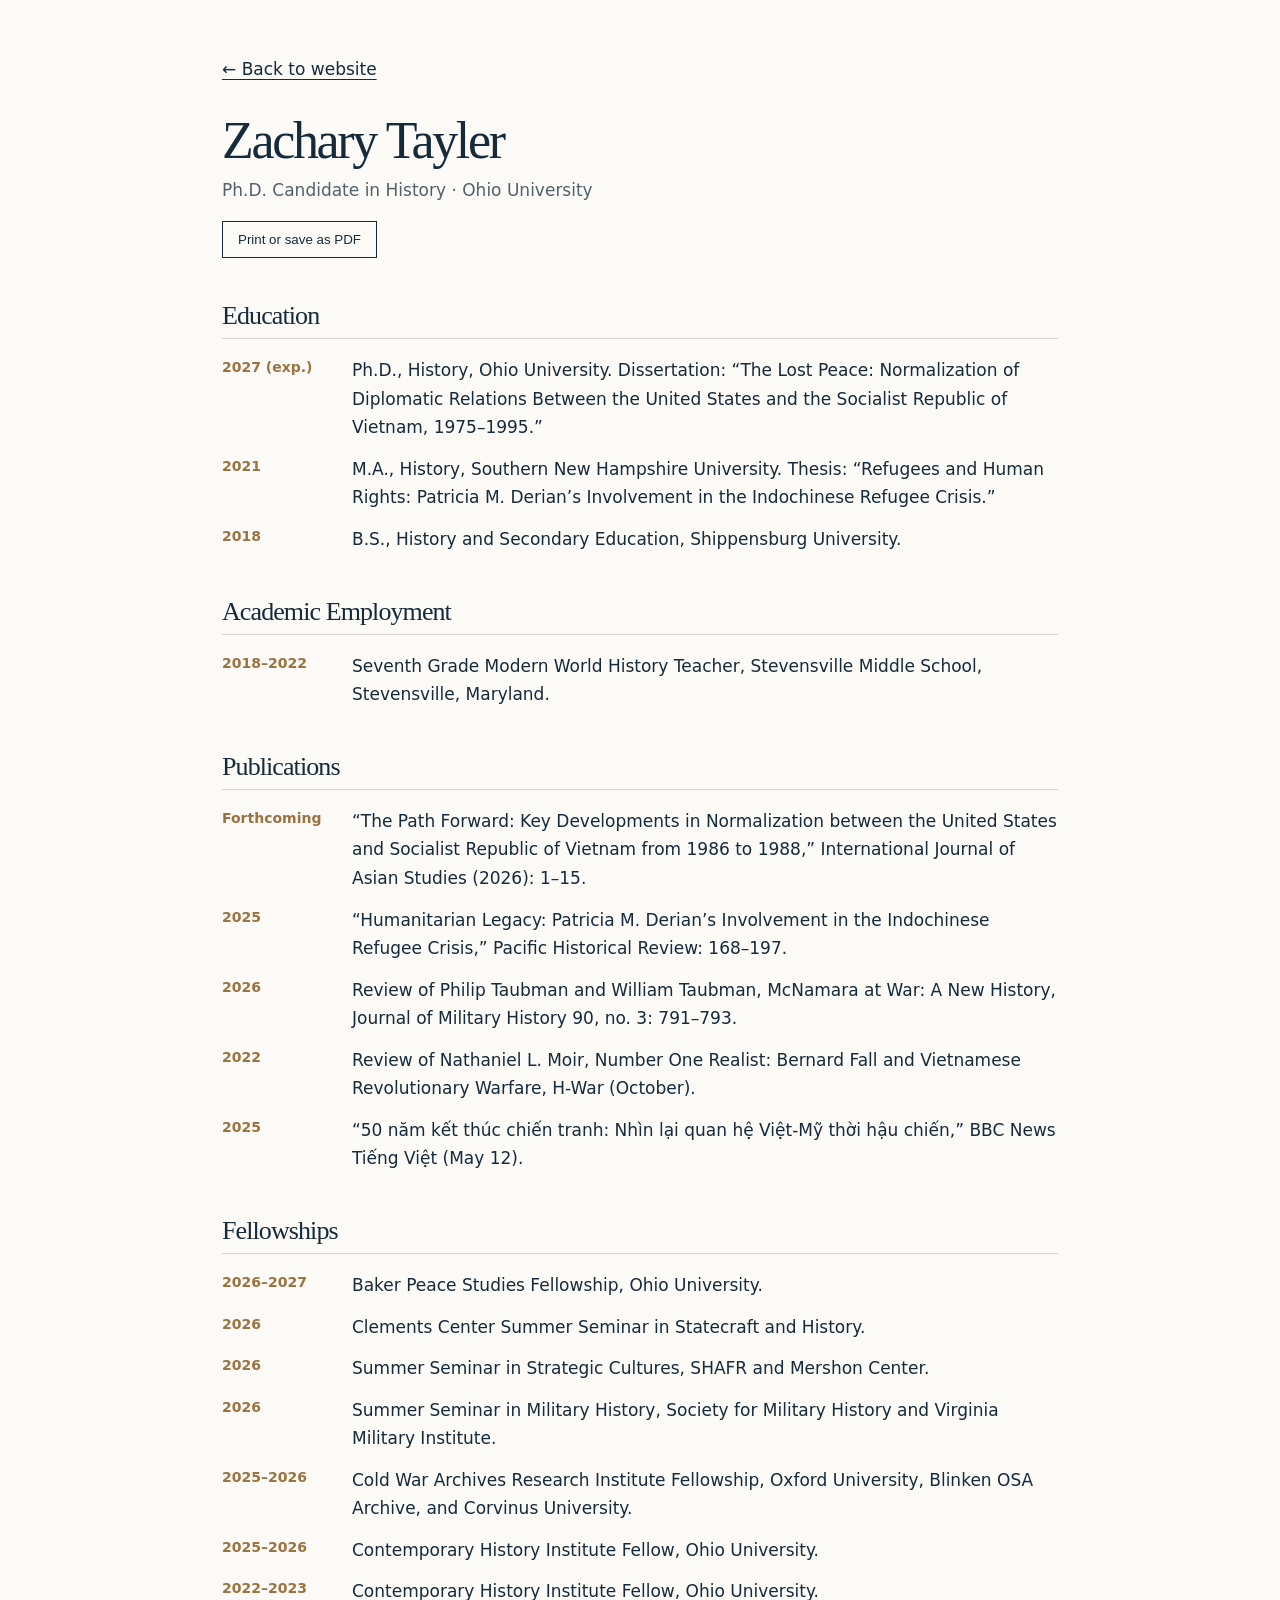
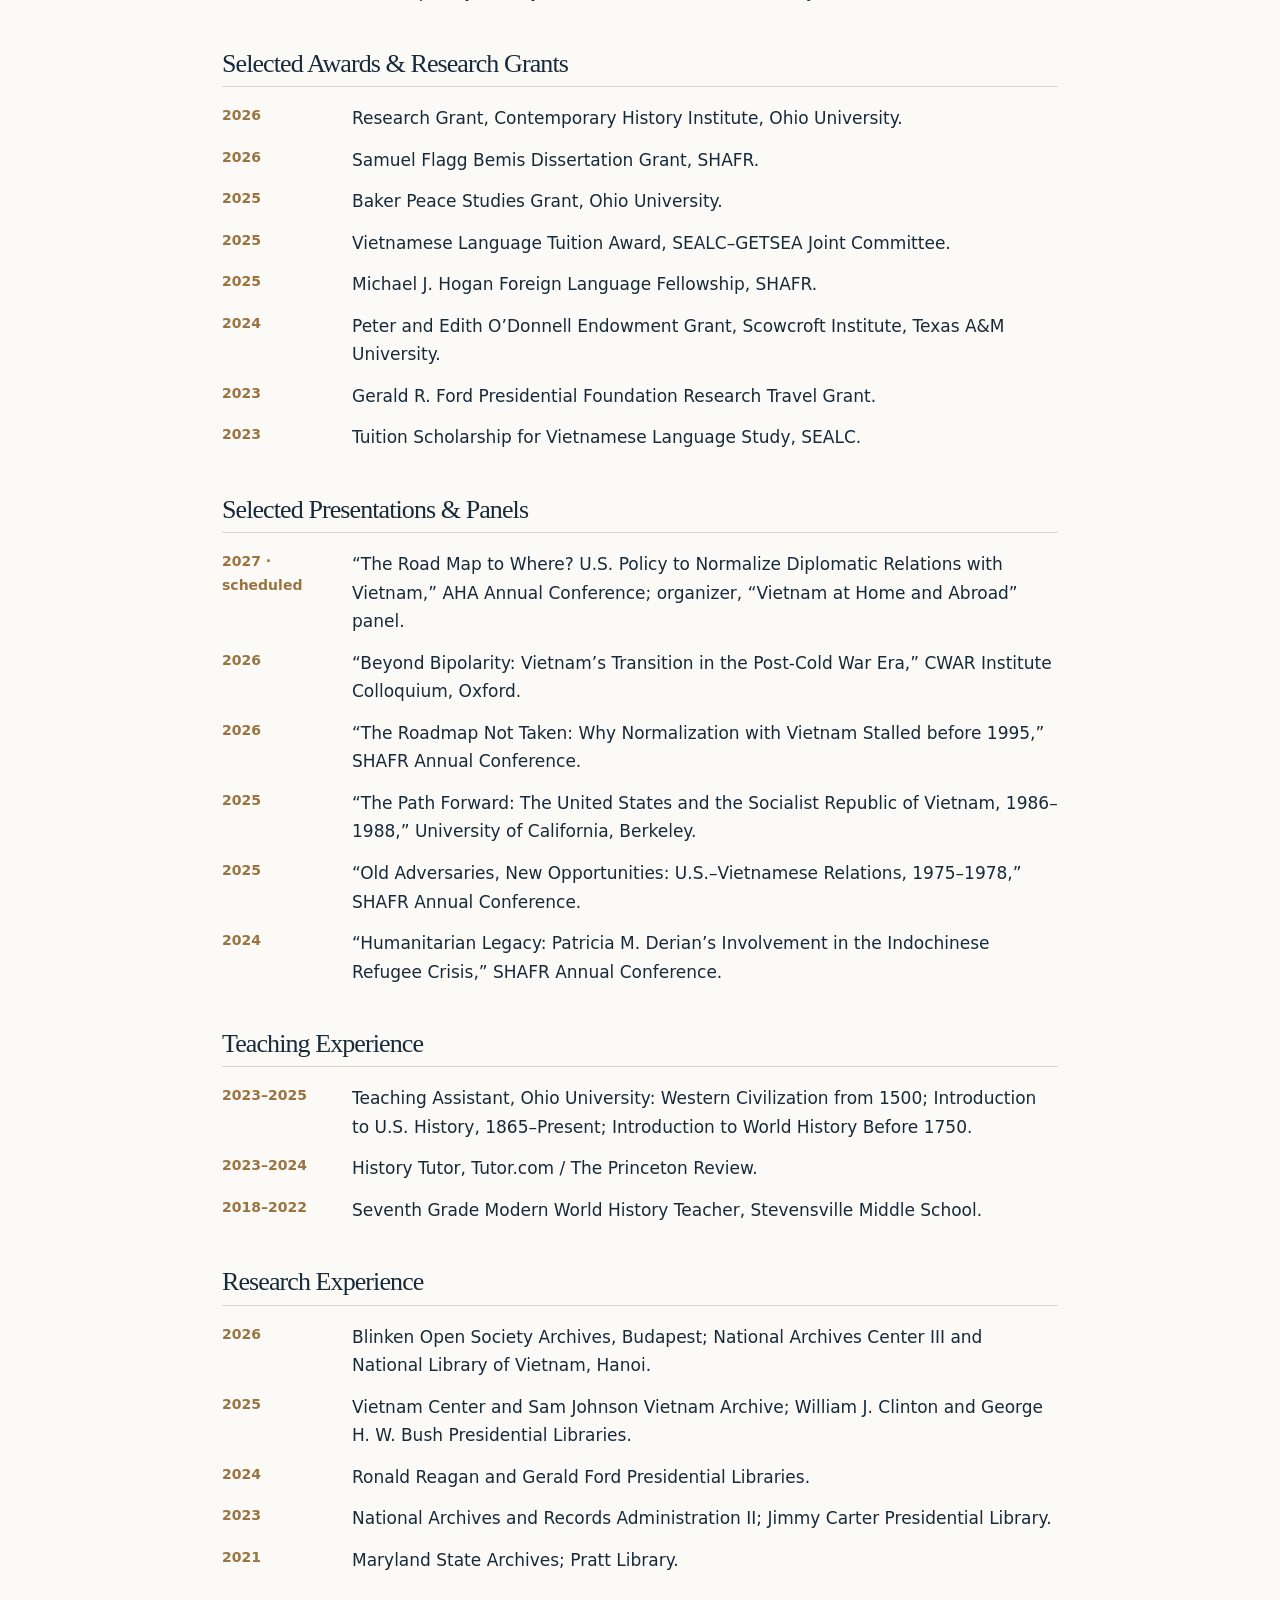
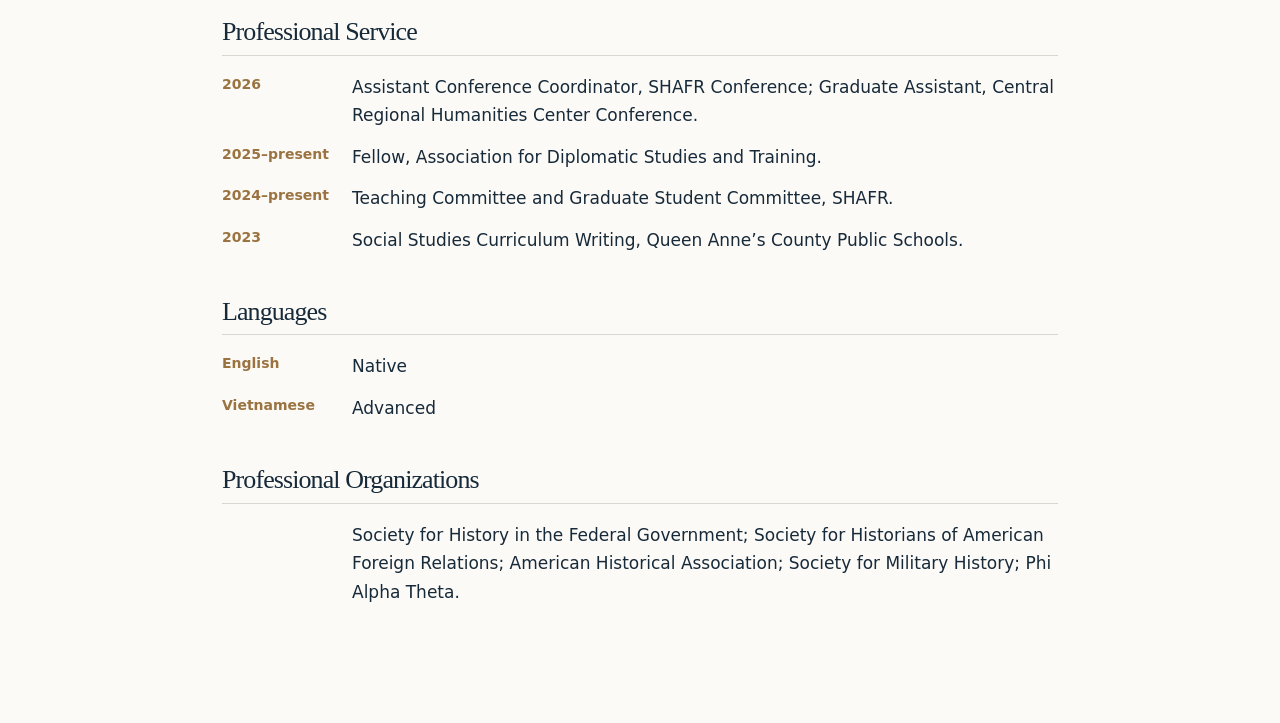
==== cv.html @ 9a22a428 "Add files via upload" ====
<!doctype html><html lang="en"><head><meta charset="utf-8"><meta name="viewport" content="width=device-width, initial-scale=1"><title>Curriculum Vitae | Zachary Tayler</title><link rel="stylesheet" href="styles.css"></head><body><main class="cv-page"><a class="back" href="index.html#cv">← Back to website</a><h1>Zachary Tayler</h1><p>Ph.D. Candidate in History · Ohio University</p><button class="print-button" type="button" onclick="window.print()">Print or save as PDF</button><section><h2>Education</h2><ul><li><b>2027 (exp.)</b><span>Ph.D., History, Ohio University. Dissertation: “The Lost Peace: Normalization of Diplomatic Relations Between the United States and the Socialist Republic of Vietnam, 1975–1995.”</span></li><li><b>2021</b><span>M.A., History, Southern New Hampshire University. Thesis: “Refugees and Human Rights: Patricia M. Derian’s Involvement in the Indochinese Refugee Crisis.”</span></li><li><b>2018</b><span>B.S., History and Secondary Education, Shippensburg University.</span></li></ul></section><section><h2>Academic Employment</h2><ul><li><b>2018–2022</b><span>Seventh Grade Modern World History Teacher, Stevensville Middle School, Stevensville, Maryland.</span></li></ul></section><section><h2>Publications</h2><ul><li><b>Forthcoming</b><span>“The Path Forward: Key Developments in Normalization between the United States and Socialist Republic of Vietnam from 1986 to 1988,” International Journal of Asian Studies (2026): 1–15.</span></li><li><b>2025</b><span>“Humanitarian Legacy: Patricia M. Derian’s Involvement in the Indochinese Refugee Crisis,” Pacific Historical Review: 168–197.</span></li><li><b>2026</b><span>Review of Philip Taubman and William Taubman, McNamara at War: A New History, Journal of Military History 90, no. 3: 791–793.</span></li><li><b>2022</b><span>Review of Nathaniel L. Moir, Number One Realist: Bernard Fall and Vietnamese Revolutionary Warfare, H-War (October).</span></li><li><b>2025</b><span>“50 năm kết thúc chiến tranh: Nhìn lại quan hệ Việt-Mỹ thời hậu chiến,” BBC News Tiếng Việt (May 12).</span></li></ul></section><section><h2>Fellowships</h2><ul><li><b>2026–2027</b><span>Baker Peace Studies Fellowship, Ohio University.</span></li><li><b>2026</b><span>Clements Center Summer Seminar in Statecraft and History.</span></li><li><b>2026</b><span>Summer Seminar in Strategic Cultures, SHAFR and Mershon Center.</span></li><li><b>2026</b><span>Summer Seminar in Military History, Society for Military History and Virginia Military Institute.</span></li><li><b>2025–2026</b><span>Cold War Archives Research Institute Fellowship, Oxford University, Blinken OSA Archive, and Corvinus University.</span></li><li><b>2025–2026</b><span>Contemporary History Institute Fellow, Ohio University.</span></li><li><b>2022–2023</b><span>Contemporary History Institute Fellow, Ohio University.</span></li></ul></section><section><h2>Selected Awards &amp; Research Grants</h2><ul><li><b>2026</b><span>Research Grant, Contemporary History Institute, Ohio University.</span></li><li><b>2026</b><span>Samuel Flagg Bemis Dissertation Grant, SHAFR.</span></li><li><b>2025</b><span>Baker Peace Studies Grant, Ohio University.</span></li><li><b>2025</b><span>Vietnamese Language Tuition Award, SEALC–GETSEA Joint Committee.</span></li><li><b>2025</b><span>Michael J. Hogan Foreign Language Fellowship, SHAFR.</span></li><li><b>2024</b><span>Peter and Edith O’Donnell Endowment Grant, Scowcroft Institute, Texas A&amp;M University.</span></li><li><b>2023</b><span>Gerald R. Ford Presidential Foundation Research Travel Grant.</span></li><li><b>2023</b><span>Tuition Scholarship for Vietnamese Language Study, SEALC.</span></li></ul></section><section><h2>Selected Presentations &amp; Panels</h2><ul><li><b>2027 · scheduled</b><span>“The Road Map to Where? U.S. Policy to Normalize Diplomatic Relations with Vietnam,” AHA Annual Conference; organizer, “Vietnam at Home and Abroad” panel.</span></li><li><b>2026</b><span>“Beyond Bipolarity: Vietnam’s Transition in the Post-Cold War Era,” CWAR Institute Colloquium, Oxford.</span></li><li><b>2026</b><span>“The Roadmap Not Taken: Why Normalization with Vietnam Stalled before 1995,” SHAFR Annual Conference.</span></li><li><b>2025</b><span>“The Path Forward: The United States and the Socialist Republic of Vietnam, 1986–1988,” University of California, Berkeley.</span></li><li><b>2025</b><span>“Old Adversaries, New Opportunities: U.S.–Vietnamese Relations, 1975–1978,” SHAFR Annual Conference.</span></li><li><b>2024</b><span>“Humanitarian Legacy: Patricia M. Derian’s Involvement in the Indochinese Refugee Crisis,” SHAFR Annual Conference.</span></li></ul></section><section><h2>Teaching Experience</h2><ul><li><b>2023–2025</b><span>Teaching Assistant, Ohio University: Western Civilization from 1500; Introduction to U.S. History, 1865–Present; Introduction to World History Before 1750.</span></li><li><b>2023–2024</b><span>History Tutor, Tutor.com / The Princeton Review.</span></li><li><b>2018–2022</b><span>Seventh Grade Modern World History Teacher, Stevensville Middle School.</span></li></ul></section><section><h2>Research Experience</h2><ul><li><b>2026</b><span>Blinken Open Society Archives, Budapest; National Archives Center III and National Library of Vietnam, Hanoi.</span></li><li><b>2025</b><span>Vietnam Center and Sam Johnson Vietnam Archive; William J. Clinton and George H. W. Bush Presidential Libraries.</span></li><li><b>2024</b><span>Ronald Reagan and Gerald Ford Presidential Libraries.</span></li><li><b>2023</b><span>National Archives and Records Administration II; Jimmy Carter Presidential Library.</span></li><li><b>2021</b><span>Maryland State Archives; Pratt Library.</span></li></ul></section><section><h2>Professional Service</h2><ul><li><b>2026</b><span>Assistant Conference Coordinator, SHAFR Conference; Graduate Assistant, Central Regional Humanities Center Conference.</span></li><li><b>2025–present</b><span>Fellow, Association for Diplomatic Studies and Training.</span></li><li><b>2024–present</b><span>Teaching Committee and Graduate Student Committee, SHAFR.</span></li><li><b>2023</b><span>Social Studies Curriculum Writing, Queen Anne’s County Public Schools.</span></li></ul></section><section><h2>Languages</h2><ul><li><b>English</b><span>Native</span></li><li><b>Vietnamese</b><span>Advanced</span></li></ul></section><section><h2>Professional Organizations</h2><ul><li><b></b><span>Society for History in the Federal Government; Society for Historians of American Foreign Relations; American Historical Association; Society for Military History; Phi Alpha Theta.</span></li></ul></section></main></body></html>
---- styles.css ----
:root{--ink:#172a3a;--muted:#52606a;--paper:#fcfaf6;--cream:#f2eee7;--line:#d9d7d0;--gold:#b38a50}*{box-sizing:border-box}html{scroll-behavior:smooth;scroll-padding-top:90px}body{margin:0;background:var(--paper);color:var(--ink);font:17px/1.68 system-ui,-apple-system,Segoe UI,sans-serif}h1,h2,h3,p,figure{margin-top:0}h1,h2,h3,.wordmark{font-family:Georgia,'Times New Roman',serif;font-weight:normal}h1{font-size:clamp(3.1rem,6vw,6rem);line-height:1.04;letter-spacing:-.045em;margin-bottom:28px}h2{font-size:clamp(2.3rem,4vw,4.2rem);line-height:1.12;letter-spacing:-.035em;margin-bottom:22px}h3{line-height:1.3}a{color:inherit;text-underline-offset:4px}a:hover{color:#896638}img{display:block;max-width:100%}figure{margin:0}.wrap{max-width:1200px;margin:auto;padding:0 32px}.skip{position:absolute;top:-100px;left:16px;background:#fff;padding:8px;z-index:20}.skip:focus{top:10px}.site-header{background:var(--paper);border-bottom:1px solid var(--line);position:sticky;top:0;z-index:10}.header-inner{min-height:79px;display:flex;align-items:center;justify-content:space-between;gap:24px}.wordmark{text-decoration:none;font-size:24px;white-space:nowrap;line-height:1.05}.wordmark span{display:block;font:600 9px/1.4 system-ui,sans-serif;letter-spacing:.3em;color:var(--gold);margin-top:7px}nav{display:flex;flex-wrap:wrap;gap:clamp(12px,1.6vw,25px);align-items:center}nav a{font-size:12px;font-weight:650;letter-spacing:.06em;text-transform:uppercase;text-decoration:none}nav a:hover{color:#8b6738}.menu-toggle{display:none}.hero{background:#f4f0e9}.hero-grid{display:grid;grid-template-columns:1.15fr .85fr;gap:8%;align-items:center;padding-top:80px;padding-bottom:84px}.eyebrow{font-size:11px;font-weight:750;letter-spacing:.19em;color:#9a7341;margin-bottom:23px}.hero-lede{max-width:600px;font-size:19px;color:#384a56}.actions{display:flex;align-items:center;gap:28px;flex-wrap:wrap;margin-top:34px}.button{display:inline-block;background:var(--ink);color:white;text-decoration:none;padding:13px 21px;font-size:13px;font-weight:650;letter-spacing:.025em}.button:hover{background:#35516a;color:white}.button span,.text-link span{margin-left:12px}.text-link{font-size:13px;font-weight:750;letter-spacing:.04em;text-decoration:none;border-bottom:1px solid currentColor;padding-bottom:5px}.portrait{position:relative;padding:0 20px 20px 0}.portrait:after{content:'';position:absolute;inset:24px 0 0 24px;border:1px solid var(--gold);z-index:0}.portrait img{width:100%;height:510px;object-fit:cover;object-position:center 22%;position:relative;z-index:1;filter:saturate(.85)}figcaption{font-size:12px;color:var(--muted);margin-top:12px}.portrait figcaption{position:relative;z-index:1}.section{padding:100px 0}.split{display:grid;grid-template-columns:1fr 1.1fr;gap:12%}.body-copy{font-size:18px;color:#3e4a52}.body-copy p{margin-bottom:23px}.tinted{background:var(--cream)}.section-heading{display:flex;justify-content:space-between;align-items:end;gap:70px;margin-bottom:48px}.section-heading h2{margin-bottom:0}.section-intro{max-width:410px;margin-bottom:5px;color:var(--muted);font-size:17px}.research-grid{display:grid;grid-template-columns:1.2fr .8fr;gap:9%;align-items:start}.research-text>p{font-size:18px;color:#374854}.feature-image img{height:480px;width:100%;object-fit:cover;object-position:center 42%}.research-points{margin-top:34px;border-top:1px solid var(--line)}.research-points>div{display:grid;grid-template-columns:35px 1fr;gap:0 12px;padding:16px 0;border-bottom:1px solid var(--line)}.research-points span{grid-row:span 2;color:var(--gold);font-size:12px}.research-points strong{font-size:14px}.research-points small{color:var(--muted)}.photo-strip{display:grid;grid-template-columns:1fr 1fr;gap:24px;margin-top:58px}.photo-strip img{width:100%;height:260px;object-fit:cover}.photo-strip figure:first-child img{object-position:center 37%}.publication-layout{display:grid;grid-template-columns:1.3fr .7fr;gap:10%}.pub{border-top:1px solid var(--line);padding:25px 0}.pub:last-child{border-bottom:1px solid var(--line)}.year{display:block;color:#9a7341;font-size:11px;font-weight:750;letter-spacing:.13em;margin-bottom:10px}.pub h3{font-size:22px;margin-bottom:6px}.pub p{color:var(--muted);font-size:14px;margin:0}.publication-image img{height:490px;width:100%;object-fit:cover;object-position:center 25%}.dark{background:var(--ink);color:#f7f4ee}.dark .eyebrow{color:#d4ad77}.dark .body-copy{color:#d8e0e5}.course-list{border-top:1px solid #526472;margin-top:30px;padding-top:22px}.course-list h3{font-size:22px}.course-list ul{padding-left:21px}.presentation-grid{display:grid;grid-template-columns:.95fr 1.05fr;gap:9%}.presentation-grid img{height:450px;width:100%;object-fit:cover}.talk-list>div{display:grid;grid-template-columns:54px 1fr;border-top:1px solid var(--line);padding:17px 0}.talk-list>div:last-child{border-bottom:1px solid var(--line)}.talk-list span{color:#9a7341;font-size:12px;font-weight:700}.talk-list p{line-height:1.4;margin:0;font-family:Georgia,serif;font-size:19px}.talk-list small{display:block;color:var(--muted);font:13px/1.5 system-ui,sans-serif;margin-top:7px}.cv-section .button{margin-top:12px}.cv-highlights{border-top:1px solid var(--line)}.cv-highlights div{display:grid;grid-template-columns:110px 1fr;gap:16px;border-bottom:1px solid var(--line);padding:21px 0}.cv-highlights b{color:#967044;font-size:13px}.contact-section{text-align:center}.contact-section .wrap{max-width:770px}.contact-section p:not(.eyebrow){color:var(--muted);font-size:18px}footer{background:var(--ink);color:#dce2e5;padding:28px 0;font-size:13px}.footer-inner{display:flex;justify-content:space-between}footer a{text-decoration:none}.cv-page{max-width:900px;padding:55px 32px 100px;margin:auto}.cv-page h1{font-size:52px;margin-bottom:8px}.cv-page>p{color:var(--muted)}.cv-page h2{font-size:26px;border-bottom:1px solid var(--line);padding-bottom:8px;margin:43px 0 14px}.cv-page h3{font:700 13px system-ui,sans-serif;text-transform:uppercase;letter-spacing:.12em;color:#9a7341;margin:28px 0 12px}.cv-page ul{padding:0;list-style:none}.cv-page li{margin:0 0 13px;display:grid;grid-template-columns:115px 1fr;gap:15px}.cv-page li b{color:#9a7341;font-size:14px}.cv-page .print-button{border:1px solid var(--ink);background:transparent;color:var(--ink);padding:10px 15px;cursor:pointer}.cv-page .back{display:inline-block;margin-bottom:30px}@media(max-width:900px){.menu-toggle{display:block;border:1px solid var(--line);background:transparent;color:var(--ink);padding:8px 13px;cursor:pointer}nav{display:none;position:absolute;top:78px;left:0;right:0;background:var(--paper);padding:20px 32px;border-bottom:1px solid var(--line);box-shadow:0 10px 16px #172a3a10}nav.open{display:flex;flex-direction:column;align-items:stretch}nav a{padding:6px 0}.hero-grid{gap:5%}.portrait img{height:430px}.split{gap:7%}}@media(max-width:680px){.wrap{padding:0 22px}.hero-grid,.split,.research-grid,.publication-layout,.presentation-grid{grid-template-columns:1fr}.hero-grid{padding-top:58px;padding-bottom:58px}.portrait{max-width:420px;margin:auto}.portrait img{height:auto;max-height:490px}.section{padding:70px 0}.section-heading{display:block;margin-bottom:32px}.section-intro{margin-top:20px}.research-grid,.publication-layout,.presentation-grid{gap:35px}.feature-image img{height:380px}.photo-strip{gap:12px;margin-top:40px}.photo-strip img{height:180px}.publication-image{max-width:360px}.presentation-grid img{height:340px}.cv-highlights{margin-top:30px}.wordmark{font-size:21px}.cv-page li{grid-template-columns:80px 1fr}}@media print{.site-header,.menu-toggle,.actions,.contact-section,footer,.print-button,.back{display:none!important}.section{padding:25px 0}.hero-grid{padding:0}.hero{background:white}body{font-size:12px}.portrait img{height:230px}.dark{background:white;color:var(--ink)}.dark .body-copy{color:var(--ink)}.photo-strip{display:none}.cv-page{padding:0}.cv-page h2{break-after:avoid}.cv-page li{break-inside:avoid}}
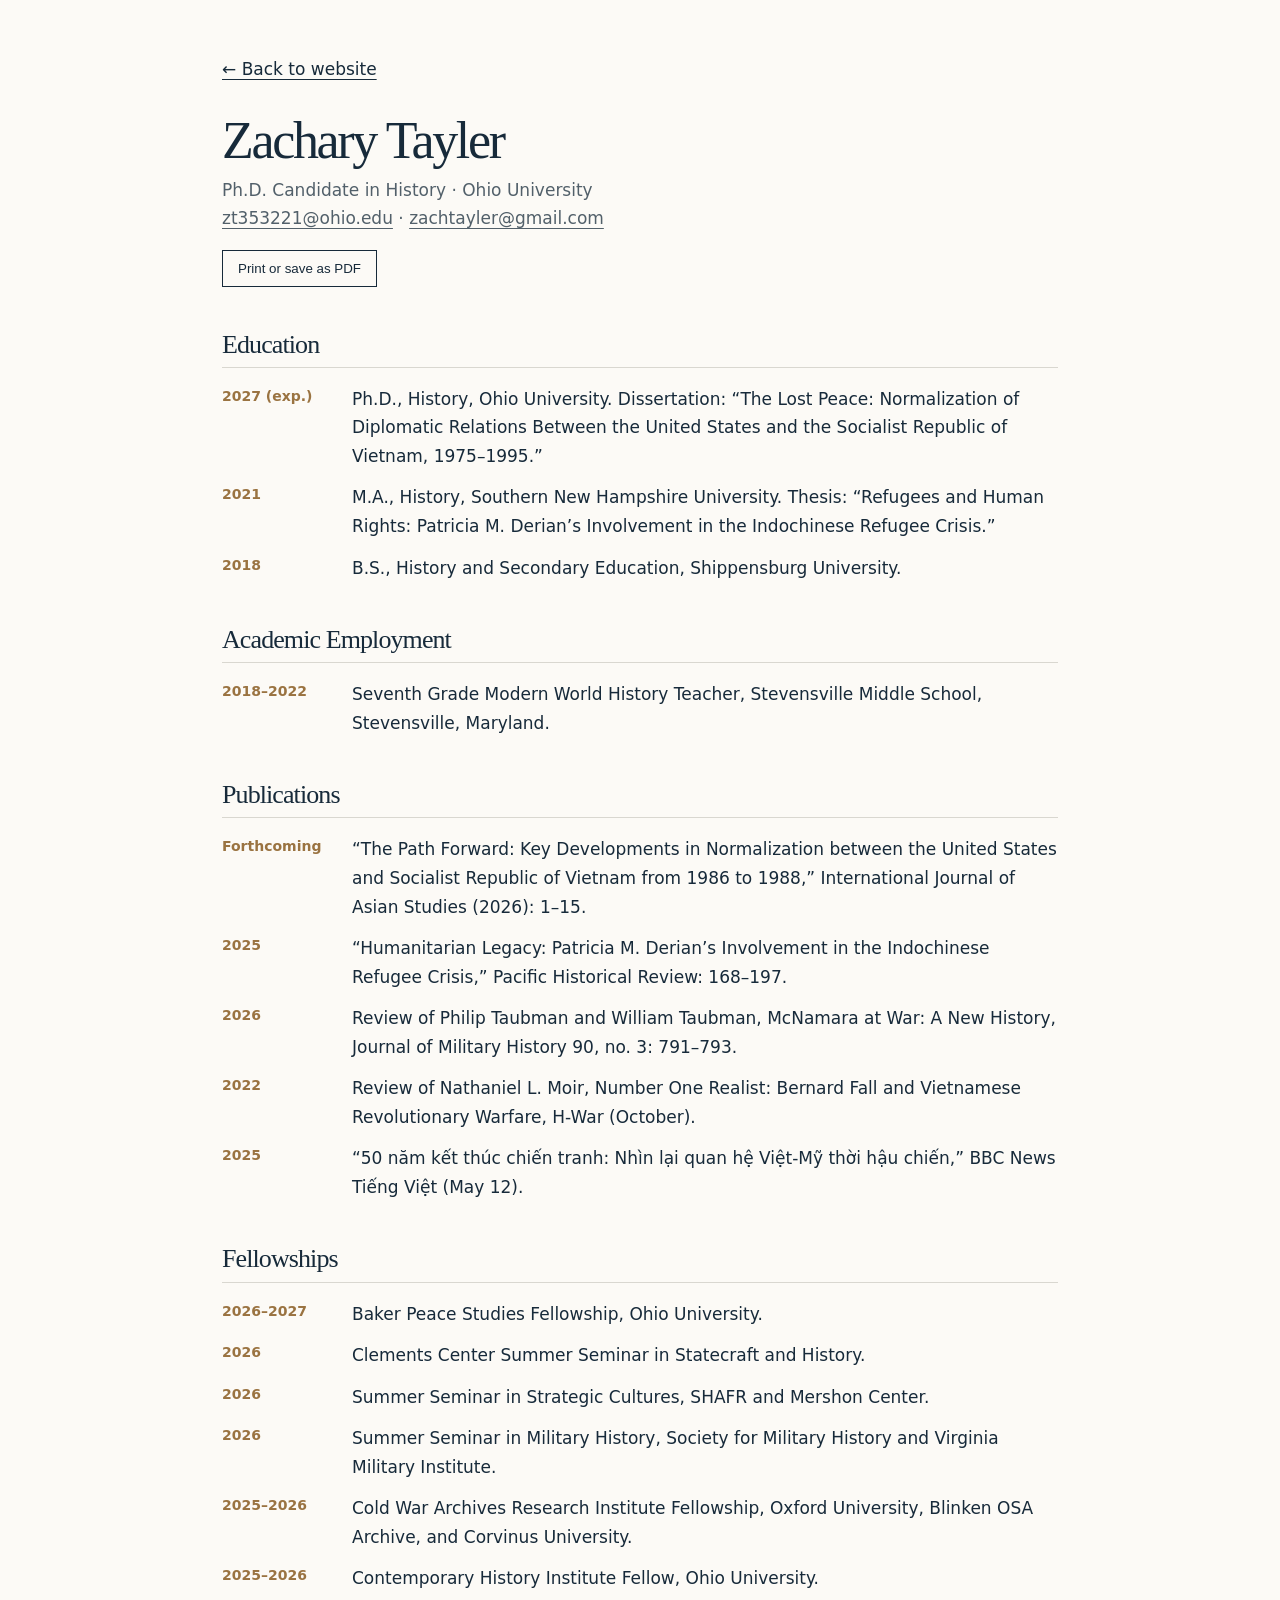
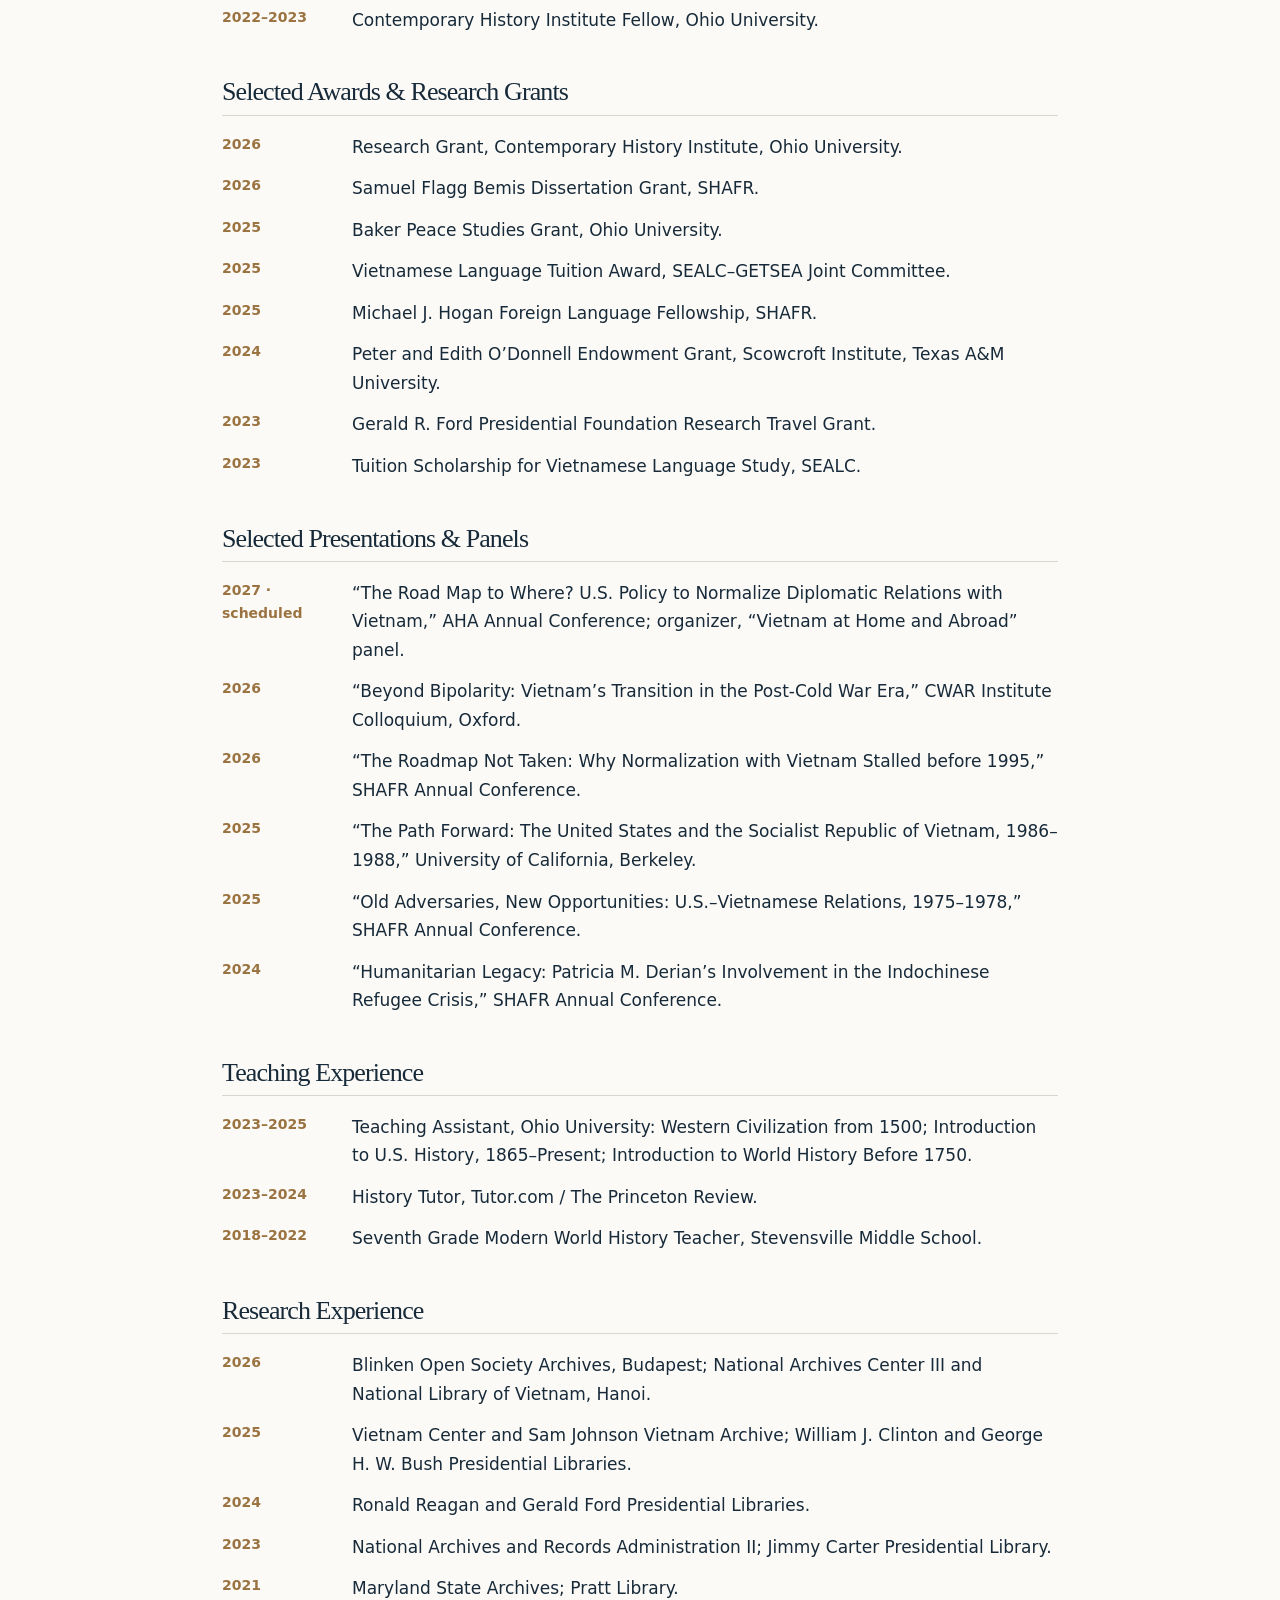
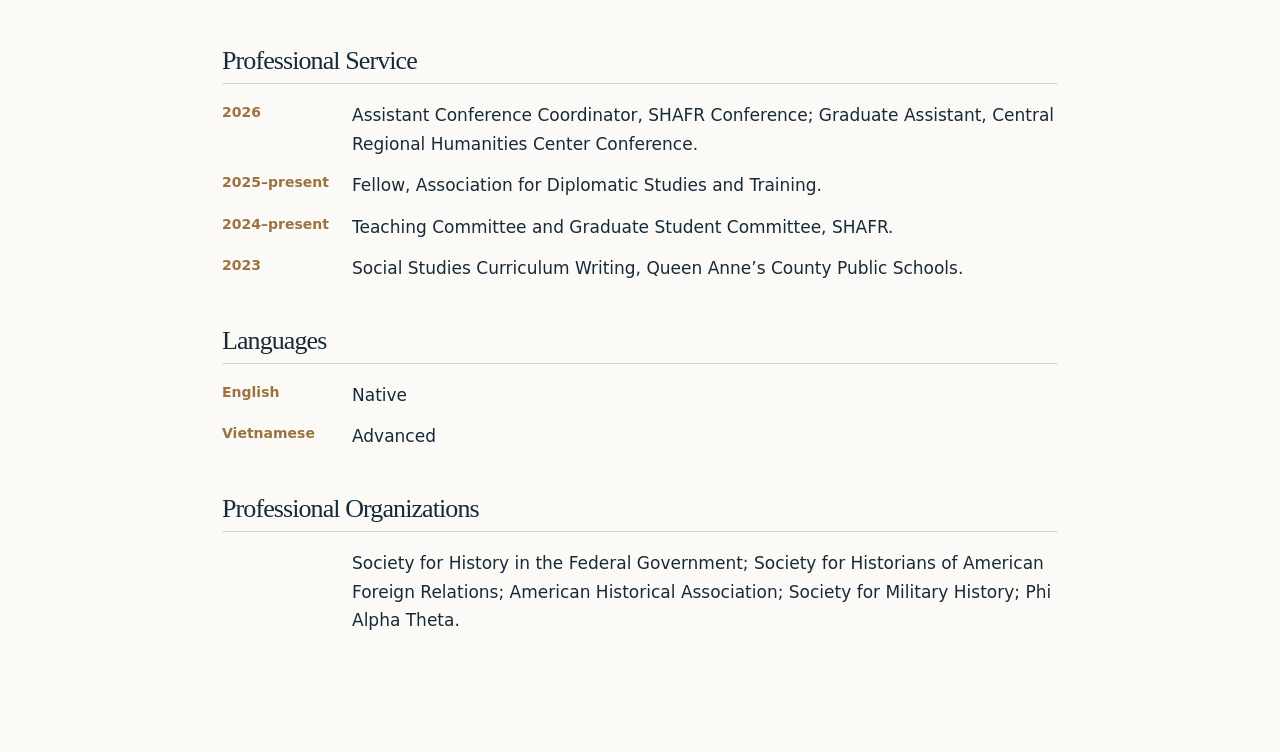
==== commit bfe71a6a: "Add files via upload" ====
--- a/cv.html
+++ b/cv.html
@@ -1 +1 @@
-<!doctype html><html lang="en"><head><meta charset="utf-8"><meta name="viewport" content="width=device-width, initial-scale=1"><title>Curriculum Vitae | Zachary Tayler</title><link rel="stylesheet" href="styles.css"></head><body><main class="cv-page"><a class="back" href="index.html#cv">← Back to website</a><h1>Zachary Tayler</h1><p>Ph.D. Candidate in History · Ohio University</p><button class="print-button" type="button" onclick="window.print()">Print or save as PDF</button><section><h2>Education</h2><ul><li><b>2027 (exp.)</b><span>Ph.D., History, Ohio University. Dissertation: “The Lost Peace: Normalization of Diplomatic Relations Between the United States and the Socialist Republic of Vietnam, 1975–1995.”</span></li><li><b>2021</b><span>M.A., History, Southern New Hampshire University. Thesis: “Refugees and Human Rights: Patricia M. Derian’s Involvement in the Indochinese Refugee Crisis.”</span></li><li><b>2018</b><span>B.S., History and Secondary Education, Shippensburg University.</span></li></ul></section><section><h2>Academic Employment</h2><ul><li><b>2018–2022</b><span>Seventh Grade Modern World History Teacher, Stevensville Middle School, Stevensville, Maryland.</span></li></ul></section><section><h2>Publications</h2><ul><li><b>Forthcoming</b><span>“The Path Forward: Key Developments in Normalization between the United States and Socialist Republic of Vietnam from 1986 to 1988,” International Journal of Asian Studies (2026): 1–15.</span></li><li><b>2025</b><span>“Humanitarian Legacy: Patricia M. Derian’s Involvement in the Indochinese Refugee Crisis,” Pacific Historical Review: 168–197.</span></li><li><b>2026</b><span>Review of Philip Taubman and William Taubman, McNamara at War: A New History, Journal of Military History 90, no. 3: 791–793.</span></li><li><b>2022</b><span>Review of Nathaniel L. Moir, Number One Realist: Bernard Fall and Vietnamese Revolutionary Warfare, H-War (October).</span></li><li><b>2025</b><span>“50 năm kết thúc chiến tranh: Nhìn lại quan hệ Việt-Mỹ thời hậu chiến,” BBC News Tiếng Việt (May 12).</span></li></ul></section><section><h2>Fellowships</h2><ul><li><b>2026–2027</b><span>Baker Peace Studies Fellowship, Ohio University.</span></li><li><b>2026</b><span>Clements Center Summer Seminar in Statecraft and History.</span></li><li><b>2026</b><span>Summer Seminar in Strategic Cultures, SHAFR and Mershon Center.</span></li><li><b>2026</b><span>Summer Seminar in Military History, Society for Military History and Virginia Military Institute.</span></li><li><b>2025–2026</b><span>Cold War Archives Research Institute Fellowship, Oxford University, Blinken OSA Archive, and Corvinus University.</span></li><li><b>2025–2026</b><span>Contemporary History Institute Fellow, Ohio University.</span></li><li><b>2022–2023</b><span>Contemporary History Institute Fellow, Ohio University.</span></li></ul></section><section><h2>Selected Awards &amp; Research Grants</h2><ul><li><b>2026</b><span>Research Grant, Contemporary History Institute, Ohio University.</span></li><li><b>2026</b><span>Samuel Flagg Bemis Dissertation Grant, SHAFR.</span></li><li><b>2025</b><span>Baker Peace Studies Grant, Ohio University.</span></li><li><b>2025</b><span>Vietnamese Language Tuition Award, SEALC–GETSEA Joint Committee.</span></li><li><b>2025</b><span>Michael J. Hogan Foreign Language Fellowship, SHAFR.</span></li><li><b>2024</b><span>Peter and Edith O’Donnell Endowment Grant, Scowcroft Institute, Texas A&amp;M University.</span></li><li><b>2023</b><span>Gerald R. Ford Presidential Foundation Research Travel Grant.</span></li><li><b>2023</b><span>Tuition Scholarship for Vietnamese Language Study, SEALC.</span></li></ul></section><section><h2>Selected Presentations &amp; Panels</h2><ul><li><b>2027 · scheduled</b><span>“The Road Map to Where? U.S. Policy to Normalize Diplomatic Relations with Vietnam,” AHA Annual Conference; organizer, “Vietnam at Home and Abroad” panel.</span></li><li><b>2026</b><span>“Beyond Bipolarity: Vietnam’s Transition in the Post-Cold War Era,” CWAR Institute Colloquium, Oxford.</span></li><li><b>2026</b><span>“The Roadmap Not Taken: Why Normalization with Vietnam Stalled before 1995,” SHAFR Annual Conference.</span></li><li><b>2025</b><span>“The Path Forward: The United States and the Socialist Republic of Vietnam, 1986–1988,” University of California, Berkeley.</span></li><li><b>2025</b><span>“Old Adversaries, New Opportunities: U.S.–Vietnamese Relations, 1975–1978,” SHAFR Annual Conference.</span></li><li><b>2024</b><span>“Humanitarian Legacy: Patricia M. Derian’s Involvement in the Indochinese Refugee Crisis,” SHAFR Annual Conference.</span></li></ul></section><section><h2>Teaching Experience</h2><ul><li><b>2023–2025</b><span>Teaching Assistant, Ohio University: Western Civilization from 1500; Introduction to U.S. History, 1865–Present; Introduction to World History Before 1750.</span></li><li><b>2023–2024</b><span>History Tutor, Tutor.com / The Princeton Review.</span></li><li><b>2018–2022</b><span>Seventh Grade Modern World History Teacher, Stevensville Middle School.</span></li></ul></section><section><h2>Research Experience</h2><ul><li><b>2026</b><span>Blinken Open Society Archives, Budapest; National Archives Center III and National Library of Vietnam, Hanoi.</span></li><li><b>2025</b><span>Vietnam Center and Sam Johnson Vietnam Archive; William J. Clinton and George H. W. Bush Presidential Libraries.</span></li><li><b>2024</b><span>Ronald Reagan and Gerald Ford Presidential Libraries.</span></li><li><b>2023</b><span>National Archives and Records Administration II; Jimmy Carter Presidential Library.</span></li><li><b>2021</b><span>Maryland State Archives; Pratt Library.</span></li></ul></section><section><h2>Professional Service</h2><ul><li><b>2026</b><span>Assistant Conference Coordinator, SHAFR Conference; Graduate Assistant, Central Regional Humanities Center Conference.</span></li><li><b>2025–present</b><span>Fellow, Association for Diplomatic Studies and Training.</span></li><li><b>2024–present</b><span>Teaching Committee and Graduate Student Committee, SHAFR.</span></li><li><b>2023</b><span>Social Studies Curriculum Writing, Queen Anne’s County Public Schools.</span></li></ul></section><section><h2>Languages</h2><ul><li><b>English</b><span>Native</span></li><li><b>Vietnamese</b><span>Advanced</span></li></ul></section><section><h2>Professional Organizations</h2><ul><li><b></b><span>Society for History in the Federal Government; Society for Historians of American Foreign Relations; American Historical Association; Society for Military History; Phi Alpha Theta.</span></li></ul></section></main></body></html>+<!doctype html><html lang="en"><head><meta charset="utf-8"><meta name="viewport" content="width=device-width, initial-scale=1"><title>Curriculum Vitae | Zachary Tayler</title><link rel="stylesheet" href="styles.css"></head><body><main class="cv-page"><a class="back" href="index.html#cv">← Back to website</a><h1>Zachary Tayler</h1><p>Ph.D. Candidate in History · Ohio University<br><a href="mailto:zt353221@ohio.edu">zt353221@ohio.edu</a> · <a href="mailto:zachtayler@gmail.com">zachtayler@gmail.com</a></p><button class="print-button" type="button" onclick="window.print()">Print or save as PDF</button><section><h2>Education</h2><ul><li><b>2027 (exp.)</b><span>Ph.D., History, Ohio University. Dissertation: “The Lost Peace: Normalization of Diplomatic Relations Between the United States and the Socialist Republic of Vietnam, 1975–1995.”</span></li><li><b>2021</b><span>M.A., History, Southern New Hampshire University. Thesis: “Refugees and Human Rights: Patricia M. Derian’s Involvement in the Indochinese Refugee Crisis.”</span></li><li><b>2018</b><span>B.S., History and Secondary Education, Shippensburg University.</span></li></ul></section><section><h2>Academic Employment</h2><ul><li><b>2018–2022</b><span>Seventh Grade Modern World History Teacher, Stevensville Middle School, Stevensville, Maryland.</span></li></ul></section><section><h2>Publications</h2><ul><li><b>Forthcoming</b><span>“The Path Forward: Key Developments in Normalization between the United States and Socialist Republic of Vietnam from 1986 to 1988,” International Journal of Asian Studies (2026): 1–15.</span></li><li><b>2025</b><span>“Humanitarian Legacy: Patricia M. Derian’s Involvement in the Indochinese Refugee Crisis,” Pacific Historical Review: 168–197.</span></li><li><b>2026</b><span>Review of Philip Taubman and William Taubman, McNamara at War: A New History, Journal of Military History 90, no. 3: 791–793.</span></li><li><b>2022</b><span>Review of Nathaniel L. Moir, Number One Realist: Bernard Fall and Vietnamese Revolutionary Warfare, H-War (October).</span></li><li><b>2025</b><span>“50 năm kết thúc chiến tranh: Nhìn lại quan hệ Việt-Mỹ thời hậu chiến,” BBC News Tiếng Việt (May 12).</span></li></ul></section><section><h2>Fellowships</h2><ul><li><b>2026–2027</b><span>Baker Peace Studies Fellowship, Ohio University.</span></li><li><b>2026</b><span>Clements Center Summer Seminar in Statecraft and History.</span></li><li><b>2026</b><span>Summer Seminar in Strategic Cultures, SHAFR and Mershon Center.</span></li><li><b>2026</b><span>Summer Seminar in Military History, Society for Military History and Virginia Military Institute.</span></li><li><b>2025–2026</b><span>Cold War Archives Research Institute Fellowship, Oxford University, Blinken OSA Archive, and Corvinus University.</span></li><li><b>2025–2026</b><span>Contemporary History Institute Fellow, Ohio University.</span></li><li><b>2022–2023</b><span>Contemporary History Institute Fellow, Ohio University.</span></li></ul></section><section><h2>Selected Awards &amp; Research Grants</h2><ul><li><b>2026</b><span>Research Grant, Contemporary History Institute, Ohio University.</span></li><li><b>2026</b><span>Samuel Flagg Bemis Dissertation Grant, SHAFR.</span></li><li><b>2025</b><span>Baker Peace Studies Grant, Ohio University.</span></li><li><b>2025</b><span>Vietnamese Language Tuition Award, SEALC–GETSEA Joint Committee.</span></li><li><b>2025</b><span>Michael J. Hogan Foreign Language Fellowship, SHAFR.</span></li><li><b>2024</b><span>Peter and Edith O’Donnell Endowment Grant, Scowcroft Institute, Texas A&amp;M University.</span></li><li><b>2023</b><span>Gerald R. Ford Presidential Foundation Research Travel Grant.</span></li><li><b>2023</b><span>Tuition Scholarship for Vietnamese Language Study, SEALC.</span></li></ul></section><section><h2>Selected Presentations &amp; Panels</h2><ul><li><b>2027 · scheduled</b><span>“The Road Map to Where? U.S. Policy to Normalize Diplomatic Relations with Vietnam,” AHA Annual Conference; organizer, “Vietnam at Home and Abroad” panel.</span></li><li><b>2026</b><span>“Beyond Bipolarity: Vietnam’s Transition in the Post-Cold War Era,” CWAR Institute Colloquium, Oxford.</span></li><li><b>2026</b><span>“The Roadmap Not Taken: Why Normalization with Vietnam Stalled before 1995,” SHAFR Annual Conference.</span></li><li><b>2025</b><span>“The Path Forward: The United States and the Socialist Republic of Vietnam, 1986–1988,” University of California, Berkeley.</span></li><li><b>2025</b><span>“Old Adversaries, New Opportunities: U.S.–Vietnamese Relations, 1975–1978,” SHAFR Annual Conference.</span></li><li><b>2024</b><span>“Humanitarian Legacy: Patricia M. Derian’s Involvement in the Indochinese Refugee Crisis,” SHAFR Annual Conference.</span></li></ul></section><section><h2>Teaching Experience</h2><ul><li><b>2023–2025</b><span>Teaching Assistant, Ohio University: Western Civilization from 1500; Introduction to U.S. History, 1865–Present; Introduction to World History Before 1750.</span></li><li><b>2023–2024</b><span>History Tutor, Tutor.com / The Princeton Review.</span></li><li><b>2018–2022</b><span>Seventh Grade Modern World History Teacher, Stevensville Middle School.</span></li></ul></section><section><h2>Research Experience</h2><ul><li><b>2026</b><span>Blinken Open Society Archives, Budapest; National Archives Center III and National Library of Vietnam, Hanoi.</span></li><li><b>2025</b><span>Vietnam Center and Sam Johnson Vietnam Archive; William J. Clinton and George H. W. Bush Presidential Libraries.</span></li><li><b>2024</b><span>Ronald Reagan and Gerald Ford Presidential Libraries.</span></li><li><b>2023</b><span>National Archives and Records Administration II; Jimmy Carter Presidential Library.</span></li><li><b>2021</b><span>Maryland State Archives; Pratt Library.</span></li></ul></section><section><h2>Professional Service</h2><ul><li><b>2026</b><span>Assistant Conference Coordinator, SHAFR Conference; Graduate Assistant, Central Regional Humanities Center Conference.</span></li><li><b>2025–present</b><span>Fellow, Association for Diplomatic Studies and Training.</span></li><li><b>2024–present</b><span>Teaching Committee and Graduate Student Committee, SHAFR.</span></li><li><b>2023</b><span>Social Studies Curriculum Writing, Queen Anne’s County Public Schools.</span></li></ul></section><section><h2>Languages</h2><ul><li><b>English</b><span>Native</span></li><li><b>Vietnamese</b><span>Advanced</span></li></ul></section><section><h2>Professional Organizations</h2><ul><li><b></b><span>Society for History in the Federal Government; Society for Historians of American Foreign Relations; American Historical Association; Society for Military History; Phi Alpha Theta.</span></li></ul></section></main></body></html>
--- a/styles.css
+++ b/styles.css
@@ -1 +1,4 @@
 :root{--ink:#172a3a;--muted:#52606a;--paper:#fcfaf6;--cream:#f2eee7;--line:#d9d7d0;--gold:#b38a50}*{box-sizing:border-box}html{scroll-behavior:smooth;scroll-padding-top:90px}body{margin:0;background:var(--paper);color:var(--ink);font:17px/1.68 system-ui,-apple-system,Segoe UI,sans-serif}h1,h2,h3,p,figure{margin-top:0}h1,h2,h3,.wordmark{font-family:Georgia,'Times New Roman',serif;font-weight:normal}h1{font-size:clamp(3.1rem,6vw,6rem);line-height:1.04;letter-spacing:-.045em;margin-bottom:28px}h2{font-size:clamp(2.3rem,4vw,4.2rem);line-height:1.12;letter-spacing:-.035em;margin-bottom:22px}h3{line-height:1.3}a{color:inherit;text-underline-offset:4px}a:hover{color:#896638}img{display:block;max-width:100%}figure{margin:0}.wrap{max-width:1200px;margin:auto;padding:0 32px}.skip{position:absolute;top:-100px;left:16px;background:#fff;padding:8px;z-index:20}.skip:focus{top:10px}.site-header{background:var(--paper);border-bottom:1px solid var(--line);position:sticky;top:0;z-index:10}.header-inner{min-height:79px;display:flex;align-items:center;justify-content:space-between;gap:24px}.wordmark{text-decoration:none;font-size:24px;white-space:nowrap;line-height:1.05}.wordmark span{display:block;font:600 9px/1.4 system-ui,sans-serif;letter-spacing:.3em;color:var(--gold);margin-top:7px}nav{display:flex;flex-wrap:wrap;gap:clamp(12px,1.6vw,25px);align-items:center}nav a{font-size:12px;font-weight:650;letter-spacing:.06em;text-transform:uppercase;text-decoration:none}nav a:hover{color:#8b6738}.menu-toggle{display:none}.hero{background:#f4f0e9}.hero-grid{display:grid;grid-template-columns:1.15fr .85fr;gap:8%;align-items:center;padding-top:80px;padding-bottom:84px}.eyebrow{font-size:11px;font-weight:750;letter-spacing:.19em;color:#9a7341;margin-bottom:23px}.hero-lede{max-width:600px;font-size:19px;color:#384a56}.actions{display:flex;align-items:center;gap:28px;flex-wrap:wrap;margin-top:34px}.button{display:inline-block;background:var(--ink);color:white;text-decoration:none;padding:13px 21px;font-size:13px;font-weight:650;letter-spacing:.025em}.button:hover{background:#35516a;color:white}.button span,.text-link span{margin-left:12px}.text-link{font-size:13px;font-weight:750;letter-spacing:.04em;text-decoration:none;border-bottom:1px solid currentColor;padding-bottom:5px}.portrait{position:relative;padding:0 20px 20px 0}.portrait:after{content:'';position:absolute;inset:24px 0 0 24px;border:1px solid var(--gold);z-index:0}.portrait img{width:100%;height:510px;object-fit:cover;object-position:center 22%;position:relative;z-index:1;filter:saturate(.85)}figcaption{font-size:12px;color:var(--muted);margin-top:12px}.portrait figcaption{position:relative;z-index:1}.section{padding:100px 0}.split{display:grid;grid-template-columns:1fr 1.1fr;gap:12%}.body-copy{font-size:18px;color:#3e4a52}.body-copy p{margin-bottom:23px}.tinted{background:var(--cream)}.section-heading{display:flex;justify-content:space-between;align-items:end;gap:70px;margin-bottom:48px}.section-heading h2{margin-bottom:0}.section-intro{max-width:410px;margin-bottom:5px;color:var(--muted);font-size:17px}.research-grid{display:grid;grid-template-columns:1.2fr .8fr;gap:9%;align-items:start}.research-text>p{font-size:18px;color:#374854}.feature-image img{height:480px;width:100%;object-fit:cover;object-position:center 42%}.research-points{margin-top:34px;border-top:1px solid var(--line)}.research-points>div{display:grid;grid-template-columns:35px 1fr;gap:0 12px;padding:16px 0;border-bottom:1px solid var(--line)}.research-points span{grid-row:span 2;color:var(--gold);font-size:12px}.research-points strong{font-size:14px}.research-points small{color:var(--muted)}.photo-strip{display:grid;grid-template-columns:1fr 1fr;gap:24px;margin-top:58px}.photo-strip img{width:100%;height:260px;object-fit:cover}.photo-strip figure:first-child img{object-position:center 37%}.publication-layout{display:grid;grid-template-columns:1.3fr .7fr;gap:10%}.pub{border-top:1px solid var(--line);padding:25px 0}.pub:last-child{border-bottom:1px solid var(--line)}.year{display:block;color:#9a7341;font-size:11px;font-weight:750;letter-spacing:.13em;margin-bottom:10px}.pub h3{font-size:22px;margin-bottom:6px}.pub p{color:var(--muted);font-size:14px;margin:0}.publication-image img{height:490px;width:100%;object-fit:cover;object-position:center 25%}.dark{background:var(--ink);color:#f7f4ee}.dark .eyebrow{color:#d4ad77}.dark .body-copy{color:#d8e0e5}.course-list{border-top:1px solid #526472;margin-top:30px;padding-top:22px}.course-list h3{font-size:22px}.course-list ul{padding-left:21px}.presentation-grid{display:grid;grid-template-columns:.95fr 1.05fr;gap:9%}.presentation-grid img{height:450px;width:100%;object-fit:cover}.talk-list>div{display:grid;grid-template-columns:54px 1fr;border-top:1px solid var(--line);padding:17px 0}.talk-list>div:last-child{border-bottom:1px solid var(--line)}.talk-list span{color:#9a7341;font-size:12px;font-weight:700}.talk-list p{line-height:1.4;margin:0;font-family:Georgia,serif;font-size:19px}.talk-list small{display:block;color:var(--muted);font:13px/1.5 system-ui,sans-serif;margin-top:7px}.cv-section .button{margin-top:12px}.cv-highlights{border-top:1px solid var(--line)}.cv-highlights div{display:grid;grid-template-columns:110px 1fr;gap:16px;border-bottom:1px solid var(--line);padding:21px 0}.cv-highlights b{color:#967044;font-size:13px}.contact-section{text-align:center}.contact-section .wrap{max-width:770px}.contact-section p:not(.eyebrow){color:var(--muted);font-size:18px}footer{background:var(--ink);color:#dce2e5;padding:28px 0;font-size:13px}.footer-inner{display:flex;justify-content:space-between}footer a{text-decoration:none}.cv-page{max-width:900px;padding:55px 32px 100px;margin:auto}.cv-page h1{font-size:52px;margin-bottom:8px}.cv-page>p{color:var(--muted)}.cv-page h2{font-size:26px;border-bottom:1px solid var(--line);padding-bottom:8px;margin:43px 0 14px}.cv-page h3{font:700 13px system-ui,sans-serif;text-transform:uppercase;letter-spacing:.12em;color:#9a7341;margin:28px 0 12px}.cv-page ul{padding:0;list-style:none}.cv-page li{margin:0 0 13px;display:grid;grid-template-columns:115px 1fr;gap:15px}.cv-page li b{color:#9a7341;font-size:14px}.cv-page .print-button{border:1px solid var(--ink);background:transparent;color:var(--ink);padding:10px 15px;cursor:pointer}.cv-page .back{display:inline-block;margin-bottom:30px}@media(max-width:900px){.menu-toggle{display:block;border:1px solid var(--line);background:transparent;color:var(--ink);padding:8px 13px;cursor:pointer}nav{display:none;position:absolute;top:78px;left:0;right:0;background:var(--paper);padding:20px 32px;border-bottom:1px solid var(--line);box-shadow:0 10px 16px #172a3a10}nav.open{display:flex;flex-direction:column;align-items:stretch}nav a{padding:6px 0}.hero-grid{gap:5%}.portrait img{height:430px}.split{gap:7%}}@media(max-width:680px){.wrap{padding:0 22px}.hero-grid,.split,.research-grid,.publication-layout,.presentation-grid{grid-template-columns:1fr}.hero-grid{padding-top:58px;padding-bottom:58px}.portrait{max-width:420px;margin:auto}.portrait img{height:auto;max-height:490px}.section{padding:70px 0}.section-heading{display:block;margin-bottom:32px}.section-intro{margin-top:20px}.research-grid,.publication-layout,.presentation-grid{gap:35px}.feature-image img{height:380px}.photo-strip{gap:12px;margin-top:40px}.photo-strip img{height:180px}.publication-image{max-width:360px}.presentation-grid img{height:340px}.cv-highlights{margin-top:30px}.wordmark{font-size:21px}.cv-page li{grid-template-columns:80px 1fr}}@media print{.site-header,.menu-toggle,.actions,.contact-section,footer,.print-button,.back{display:none!important}.section{padding:25px 0}.hero-grid{padding:0}.hero{background:white}body{font-size:12px}.portrait img{height:230px}.dark{background:white;color:var(--ink)}.dark .body-copy{color:var(--ink)}.photo-strip{display:none}.cv-page{padding:0}.cv-page h2{break-after:avoid}.cv-page li{break-inside:avoid}}
+
+/* Display the Budapest portrait at its full vertical aspect ratio. */
+.photo-strip{grid-template-columns:.8fr 1.2fr;align-items:start}.photo-strip figure:first-child img{height:auto;aspect-ratio:1152/2048;object-fit:contain;background:#e6e1d7}.photo-strip figure:nth-child(2) img{height:430px;object-fit:cover}@media(max-width:680px){.photo-strip{grid-template-columns:1fr 1fr}.photo-strip figure:first-child img{height:auto;aspect-ratio:1152/2048}.photo-strip figure:nth-child(2) img{height:260px}}
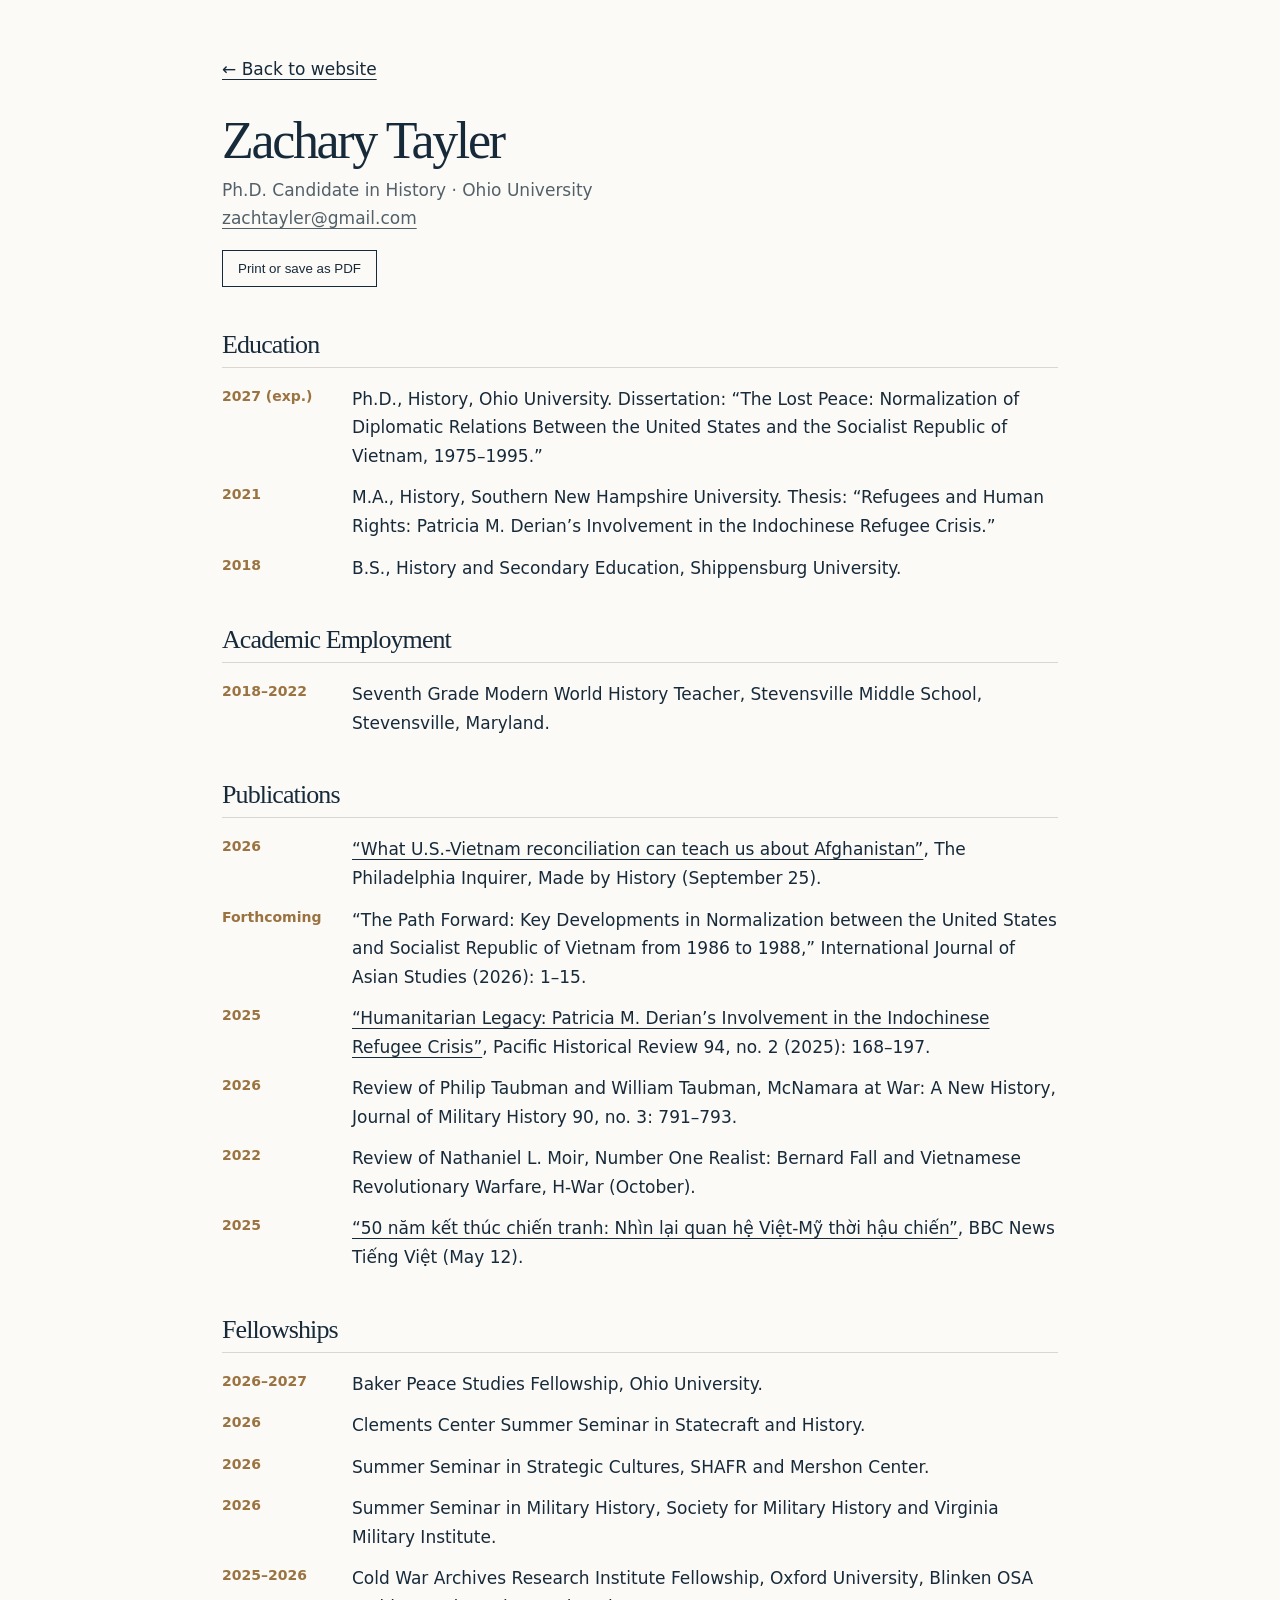
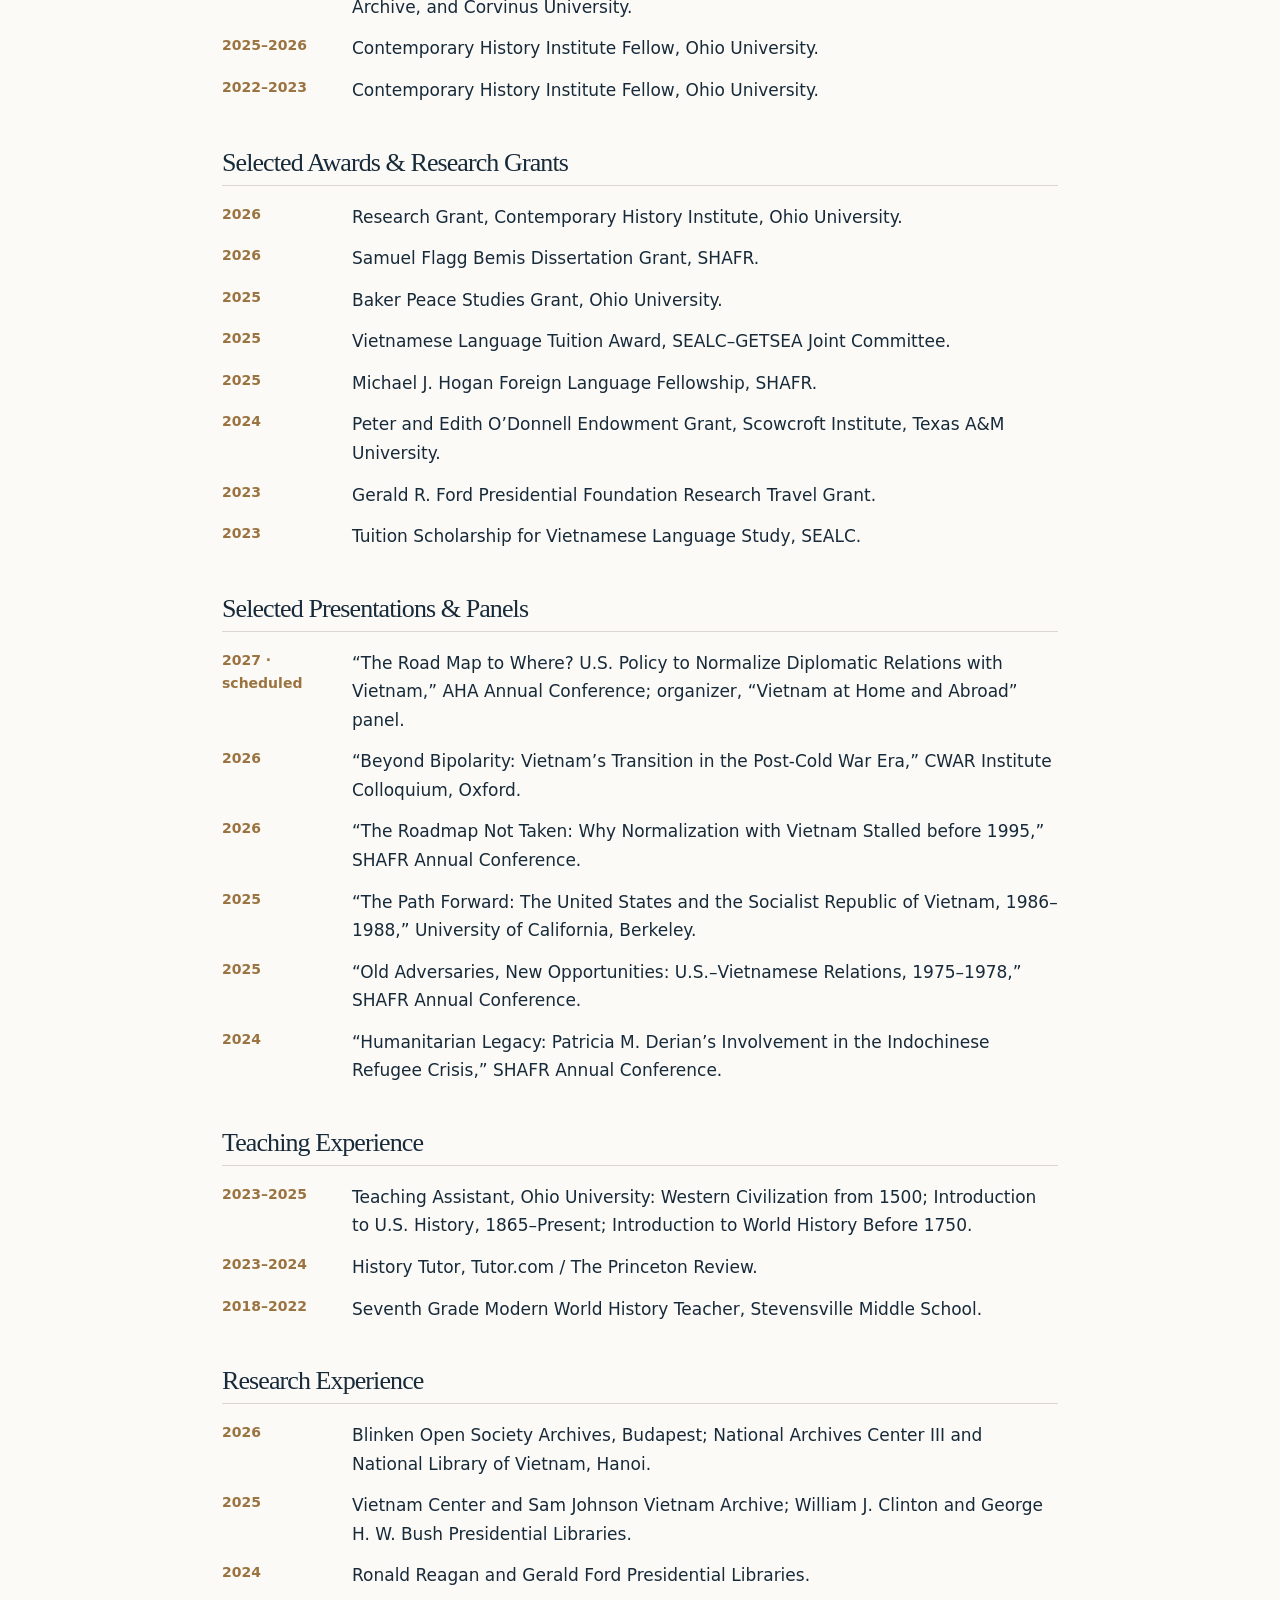
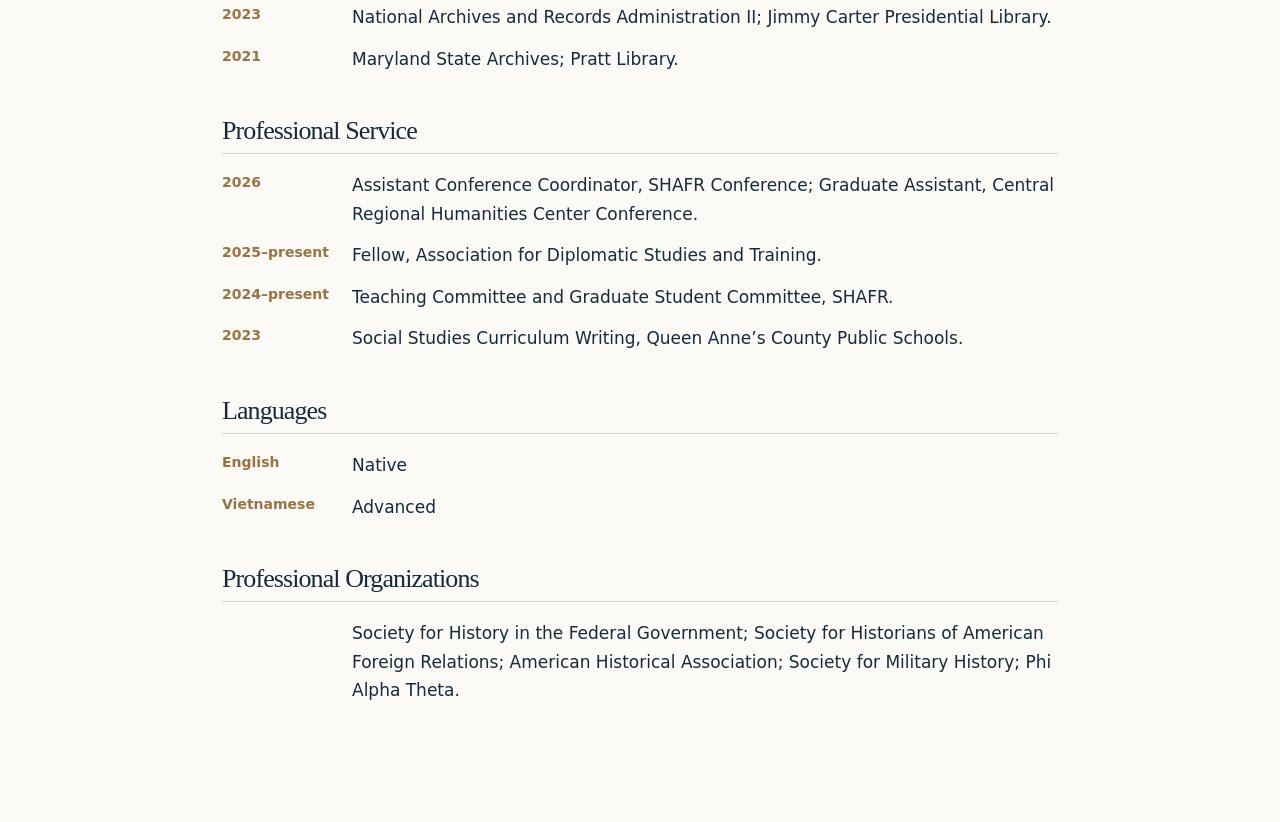
==== commit 7bbc7db2: "Add files via upload" ====
--- a/cv.html
+++ b/cv.html
@@ -1 +1 @@
-<!doctype html><html lang="en"><head><meta charset="utf-8"><meta name="viewport" content="width=device-width, initial-scale=1"><title>Curriculum Vitae | Zachary Tayler</title><link rel="stylesheet" href="styles.css"></head><body><main class="cv-page"><a class="back" href="index.html#cv">← Back to website</a><h1>Zachary Tayler</h1><p>Ph.D. Candidate in History · Ohio University<br><a href="mailto:zt353221@ohio.edu">zt353221@ohio.edu</a> · <a href="mailto:zachtayler@gmail.com">zachtayler@gmail.com</a></p><button class="print-button" type="button" onclick="window.print()">Print or save as PDF</button><section><h2>Education</h2><ul><li><b>2027 (exp.)</b><span>Ph.D., History, Ohio University. Dissertation: “The Lost Peace: Normalization of Diplomatic Relations Between the United States and the Socialist Republic of Vietnam, 1975–1995.”</span></li><li><b>2021</b><span>M.A., History, Southern New Hampshire University. Thesis: “Refugees and Human Rights: Patricia M. Derian’s Involvement in the Indochinese Refugee Crisis.”</span></li><li><b>2018</b><span>B.S., History and Secondary Education, Shippensburg University.</span></li></ul></section><section><h2>Academic Employment</h2><ul><li><b>2018–2022</b><span>Seventh Grade Modern World History Teacher, Stevensville Middle School, Stevensville, Maryland.</span></li></ul></section><section><h2>Publications</h2><ul><li><b>Forthcoming</b><span>“The Path Forward: Key Developments in Normalization between the United States and Socialist Republic of Vietnam from 1986 to 1988,” International Journal of Asian Studies (2026): 1–15.</span></li><li><b>2025</b><span>“Humanitarian Legacy: Patricia M. Derian’s Involvement in the Indochinese Refugee Crisis,” Pacific Historical Review: 168–197.</span></li><li><b>2026</b><span>Review of Philip Taubman and William Taubman, McNamara at War: A New History, Journal of Military History 90, no. 3: 791–793.</span></li><li><b>2022</b><span>Review of Nathaniel L. Moir, Number One Realist: Bernard Fall and Vietnamese Revolutionary Warfare, H-War (October).</span></li><li><b>2025</b><span>“50 năm kết thúc chiến tranh: Nhìn lại quan hệ Việt-Mỹ thời hậu chiến,” BBC News Tiếng Việt (May 12).</span></li></ul></section><section><h2>Fellowships</h2><ul><li><b>2026–2027</b><span>Baker Peace Studies Fellowship, Ohio University.</span></li><li><b>2026</b><span>Clements Center Summer Seminar in Statecraft and History.</span></li><li><b>2026</b><span>Summer Seminar in Strategic Cultures, SHAFR and Mershon Center.</span></li><li><b>2026</b><span>Summer Seminar in Military History, Society for Military History and Virginia Military Institute.</span></li><li><b>2025–2026</b><span>Cold War Archives Research Institute Fellowship, Oxford University, Blinken OSA Archive, and Corvinus University.</span></li><li><b>2025–2026</b><span>Contemporary History Institute Fellow, Ohio University.</span></li><li><b>2022–2023</b><span>Contemporary History Institute Fellow, Ohio University.</span></li></ul></section><section><h2>Selected Awards &amp; Research Grants</h2><ul><li><b>2026</b><span>Research Grant, Contemporary History Institute, Ohio University.</span></li><li><b>2026</b><span>Samuel Flagg Bemis Dissertation Grant, SHAFR.</span></li><li><b>2025</b><span>Baker Peace Studies Grant, Ohio University.</span></li><li><b>2025</b><span>Vietnamese Language Tuition Award, SEALC–GETSEA Joint Committee.</span></li><li><b>2025</b><span>Michael J. Hogan Foreign Language Fellowship, SHAFR.</span></li><li><b>2024</b><span>Peter and Edith O’Donnell Endowment Grant, Scowcroft Institute, Texas A&amp;M University.</span></li><li><b>2023</b><span>Gerald R. Ford Presidential Foundation Research Travel Grant.</span></li><li><b>2023</b><span>Tuition Scholarship for Vietnamese Language Study, SEALC.</span></li></ul></section><section><h2>Selected Presentations &amp; Panels</h2><ul><li><b>2027 · scheduled</b><span>“The Road Map to Where? U.S. Policy to Normalize Diplomatic Relations with Vietnam,” AHA Annual Conference; organizer, “Vietnam at Home and Abroad” panel.</span></li><li><b>2026</b><span>“Beyond Bipolarity: Vietnam’s Transition in the Post-Cold War Era,” CWAR Institute Colloquium, Oxford.</span></li><li><b>2026</b><span>“The Roadmap Not Taken: Why Normalization with Vietnam Stalled before 1995,” SHAFR Annual Conference.</span></li><li><b>2025</b><span>“The Path Forward: The United States and the Socialist Republic of Vietnam, 1986–1988,” University of California, Berkeley.</span></li><li><b>2025</b><span>“Old Adversaries, New Opportunities: U.S.–Vietnamese Relations, 1975–1978,” SHAFR Annual Conference.</span></li><li><b>2024</b><span>“Humanitarian Legacy: Patricia M. Derian’s Involvement in the Indochinese Refugee Crisis,” SHAFR Annual Conference.</span></li></ul></section><section><h2>Teaching Experience</h2><ul><li><b>2023–2025</b><span>Teaching Assistant, Ohio University: Western Civilization from 1500; Introduction to U.S. History, 1865–Present; Introduction to World History Before 1750.</span></li><li><b>2023–2024</b><span>History Tutor, Tutor.com / The Princeton Review.</span></li><li><b>2018–2022</b><span>Seventh Grade Modern World History Teacher, Stevensville Middle School.</span></li></ul></section><section><h2>Research Experience</h2><ul><li><b>2026</b><span>Blinken Open Society Archives, Budapest; National Archives Center III and National Library of Vietnam, Hanoi.</span></li><li><b>2025</b><span>Vietnam Center and Sam Johnson Vietnam Archive; William J. Clinton and George H. W. Bush Presidential Libraries.</span></li><li><b>2024</b><span>Ronald Reagan and Gerald Ford Presidential Libraries.</span></li><li><b>2023</b><span>National Archives and Records Administration II; Jimmy Carter Presidential Library.</span></li><li><b>2021</b><span>Maryland State Archives; Pratt Library.</span></li></ul></section><section><h2>Professional Service</h2><ul><li><b>2026</b><span>Assistant Conference Coordinator, SHAFR Conference; Graduate Assistant, Central Regional Humanities Center Conference.</span></li><li><b>2025–present</b><span>Fellow, Association for Diplomatic Studies and Training.</span></li><li><b>2024–present</b><span>Teaching Committee and Graduate Student Committee, SHAFR.</span></li><li><b>2023</b><span>Social Studies Curriculum Writing, Queen Anne’s County Public Schools.</span></li></ul></section><section><h2>Languages</h2><ul><li><b>English</b><span>Native</span></li><li><b>Vietnamese</b><span>Advanced</span></li></ul></section><section><h2>Professional Organizations</h2><ul><li><b></b><span>Society for History in the Federal Government; Society for Historians of American Foreign Relations; American Historical Association; Society for Military History; Phi Alpha Theta.</span></li></ul></section></main></body></html>+<!doctype html><html lang="en"><head><meta charset="utf-8"><meta name="viewport" content="width=device-width, initial-scale=1"><title>Curriculum Vitae | Zachary Tayler</title><link rel="stylesheet" href="styles.css"></head><body><main class="cv-page"><a class="back" href="index.html#cv">← Back to website</a><h1>Zachary Tayler</h1><p>Ph.D. Candidate in History · Ohio University<br><a href="mailto:zachtayler@gmail.com">zachtayler@gmail.com</a></p><button class="print-button" type="button" onclick="window.print()">Print or save as PDF</button><section><h2>Education</h2><ul><li><b>2027 (exp.)</b><span>Ph.D., History, Ohio University. Dissertation: “The Lost Peace: Normalization of Diplomatic Relations Between the United States and the Socialist Republic of Vietnam, 1975–1995.”</span></li><li><b>2021</b><span>M.A., History, Southern New Hampshire University. Thesis: “Refugees and Human Rights: Patricia M. Derian’s Involvement in the Indochinese Refugee Crisis.”</span></li><li><b>2018</b><span>B.S., History and Secondary Education, Shippensburg University.</span></li></ul></section><section><h2>Academic Employment</h2><ul><li><b>2018–2022</b><span>Seventh Grade Modern World History Teacher, Stevensville Middle School, Stevensville, Maryland.</span></li></ul></section><section><h2>Publications</h2><ul><li><b>2026</b><span><a href="https://www.inquirer.com/news/nation-world/afghanistan-diplomacy-vietnam-wars-20260925.html">“What U.S.-Vietnam reconciliation can teach us about Afghanistan”</a>, The Philadelphia Inquirer, Made by History (September 25).</span></li><li><b>Forthcoming</b><span>“The Path Forward: Key Developments in Normalization between the United States and Socialist Republic of Vietnam from 1986 to 1988,” International Journal of Asian Studies (2026): 1–15.</span></li><li><b>2025</b><span><a href="https://doi.org/10.1525/phr.2025.94.2.168">“Humanitarian Legacy: Patricia M. Derian’s Involvement in the Indochinese Refugee Crisis”</a>, Pacific Historical Review 94, no. 2 (2025): 168–197.</span></li><li><b>2026</b><span>Review of Philip Taubman and William Taubman, McNamara at War: A New History, Journal of Military History 90, no. 3: 791–793.</span></li><li><b>2022</b><span>Review of Nathaniel L. Moir, Number One Realist: Bernard Fall and Vietnamese Revolutionary Warfare, H-War (October).</span></li><li><b>2025</b><span><a href="https://www.bbc.com/vietnamese/articles/cj42xdwv95po">“50 năm kết thúc chiến tranh: Nhìn lại quan hệ Việt-Mỹ thời hậu chiến”</a>, BBC News Tiếng Việt (May 12).</span></li></ul></section><section><h2>Fellowships</h2><ul><li><b>2026–2027</b><span>Baker Peace Studies Fellowship, Ohio University.</span></li><li><b>2026</b><span>Clements Center Summer Seminar in Statecraft and History.</span></li><li><b>2026</b><span>Summer Seminar in Strategic Cultures, SHAFR and Mershon Center.</span></li><li><b>2026</b><span>Summer Seminar in Military History, Society for Military History and Virginia Military Institute.</span></li><li><b>2025–2026</b><span>Cold War Archives Research Institute Fellowship, Oxford University, Blinken OSA Archive, and Corvinus University.</span></li><li><b>2025–2026</b><span>Contemporary History Institute Fellow, Ohio University.</span></li><li><b>2022–2023</b><span>Contemporary History Institute Fellow, Ohio University.</span></li></ul></section><section><h2>Selected Awards &amp; Research Grants</h2><ul><li><b>2026</b><span>Research Grant, Contemporary History Institute, Ohio University.</span></li><li><b>2026</b><span>Samuel Flagg Bemis Dissertation Grant, SHAFR.</span></li><li><b>2025</b><span>Baker Peace Studies Grant, Ohio University.</span></li><li><b>2025</b><span>Vietnamese Language Tuition Award, SEALC–GETSEA Joint Committee.</span></li><li><b>2025</b><span>Michael J. Hogan Foreign Language Fellowship, SHAFR.</span></li><li><b>2024</b><span>Peter and Edith O’Donnell Endowment Grant, Scowcroft Institute, Texas A&amp;M University.</span></li><li><b>2023</b><span>Gerald R. Ford Presidential Foundation Research Travel Grant.</span></li><li><b>2023</b><span>Tuition Scholarship for Vietnamese Language Study, SEALC.</span></li></ul></section><section><h2>Selected Presentations &amp; Panels</h2><ul><li><b>2027 · scheduled</b><span>“The Road Map to Where? U.S. Policy to Normalize Diplomatic Relations with Vietnam,” AHA Annual Conference; organizer, “Vietnam at Home and Abroad” panel.</span></li><li><b>2026</b><span>“Beyond Bipolarity: Vietnam’s Transition in the Post-Cold War Era,” CWAR Institute Colloquium, Oxford.</span></li><li><b>2026</b><span>“The Roadmap Not Taken: Why Normalization with Vietnam Stalled before 1995,” SHAFR Annual Conference.</span></li><li><b>2025</b><span>“The Path Forward: The United States and the Socialist Republic of Vietnam, 1986–1988,” University of California, Berkeley.</span></li><li><b>2025</b><span>“Old Adversaries, New Opportunities: U.S.–Vietnamese Relations, 1975–1978,” SHAFR Annual Conference.</span></li><li><b>2024</b><span>“Humanitarian Legacy: Patricia M. Derian’s Involvement in the Indochinese Refugee Crisis,” SHAFR Annual Conference.</span></li></ul></section><section><h2>Teaching Experience</h2><ul><li><b>2023–2025</b><span>Teaching Assistant, Ohio University: Western Civilization from 1500; Introduction to U.S. History, 1865–Present; Introduction to World History Before 1750.</span></li><li><b>2023–2024</b><span>History Tutor, Tutor.com / The Princeton Review.</span></li><li><b>2018–2022</b><span>Seventh Grade Modern World History Teacher, Stevensville Middle School.</span></li></ul></section><section><h2>Research Experience</h2><ul><li><b>2026</b><span>Blinken Open Society Archives, Budapest; National Archives Center III and National Library of Vietnam, Hanoi.</span></li><li><b>2025</b><span>Vietnam Center and Sam Johnson Vietnam Archive; William J. Clinton and George H. W. Bush Presidential Libraries.</span></li><li><b>2024</b><span>Ronald Reagan and Gerald Ford Presidential Libraries.</span></li><li><b>2023</b><span>National Archives and Records Administration II; Jimmy Carter Presidential Library.</span></li><li><b>2021</b><span>Maryland State Archives; Pratt Library.</span></li></ul></section><section><h2>Professional Service</h2><ul><li><b>2026</b><span>Assistant Conference Coordinator, SHAFR Conference; Graduate Assistant, Central Regional Humanities Center Conference.</span></li><li><b>2025–present</b><span>Fellow, Association for Diplomatic Studies and Training.</span></li><li><b>2024–present</b><span>Teaching Committee and Graduate Student Committee, SHAFR.</span></li><li><b>2023</b><span>Social Studies Curriculum Writing, Queen Anne’s County Public Schools.</span></li></ul></section><section><h2>Languages</h2><ul><li><b>English</b><span>Native</span></li><li><b>Vietnamese</b><span>Advanced</span></li></ul></section><section><h2>Professional Organizations</h2><ul><li><b></b><span>Society for History in the Federal Government; Society for Historians of American Foreign Relations; American Historical Association; Society for Military History; Phi Alpha Theta.</span></li></ul></section></main></body></html>
--- a/styles.css
+++ b/styles.css
@@ -2,3 +2,7 @@
 
 /* Display the Budapest portrait at its full vertical aspect ratio. */
 .photo-strip{grid-template-columns:.8fr 1.2fr;align-items:start}.photo-strip figure:first-child img{height:auto;aspect-ratio:1152/2048;object-fit:contain;background:#e6e1d7}.photo-strip figure:nth-child(2) img{height:430px;object-fit:cover}@media(max-width:680px){.photo-strip{grid-template-columns:1fr 1fr}.photo-strip figure:first-child img{height:auto;aspect-ratio:1152/2048}.photo-strip figure:nth-child(2) img{height:260px}}
+
+.field-gallery{margin-top:72px;border-top:1px solid var(--line);padding-top:35px}.field-gallery-heading{display:flex;justify-content:space-between;align-items:end;gap:40px;margin-bottom:26px}.field-gallery-heading h3{font-size:28px;margin:0}.field-gallery-heading p{max-width:520px;margin:0;color:var(--muted);font-size:15px}.field-gallery-grid{display:grid;grid-template-columns:repeat(3,1fr);gap:22px}.field-gallery-grid img{width:100%;height:420px;object-fit:contain;background:#e6e1d7}.field-gallery-grid figcaption{min-height:45px}@media(max-width:680px){.field-gallery-heading{display:block}.field-gallery-heading p{margin-top:12px}.field-gallery-grid{grid-template-columns:1fr;gap:28px}.field-gallery-grid img{height:auto;max-height:520px;object-fit:contain}}
+
+.pub h3 a{text-decoration-color:var(--gold);text-decoration-thickness:1px;text-underline-offset:4px}
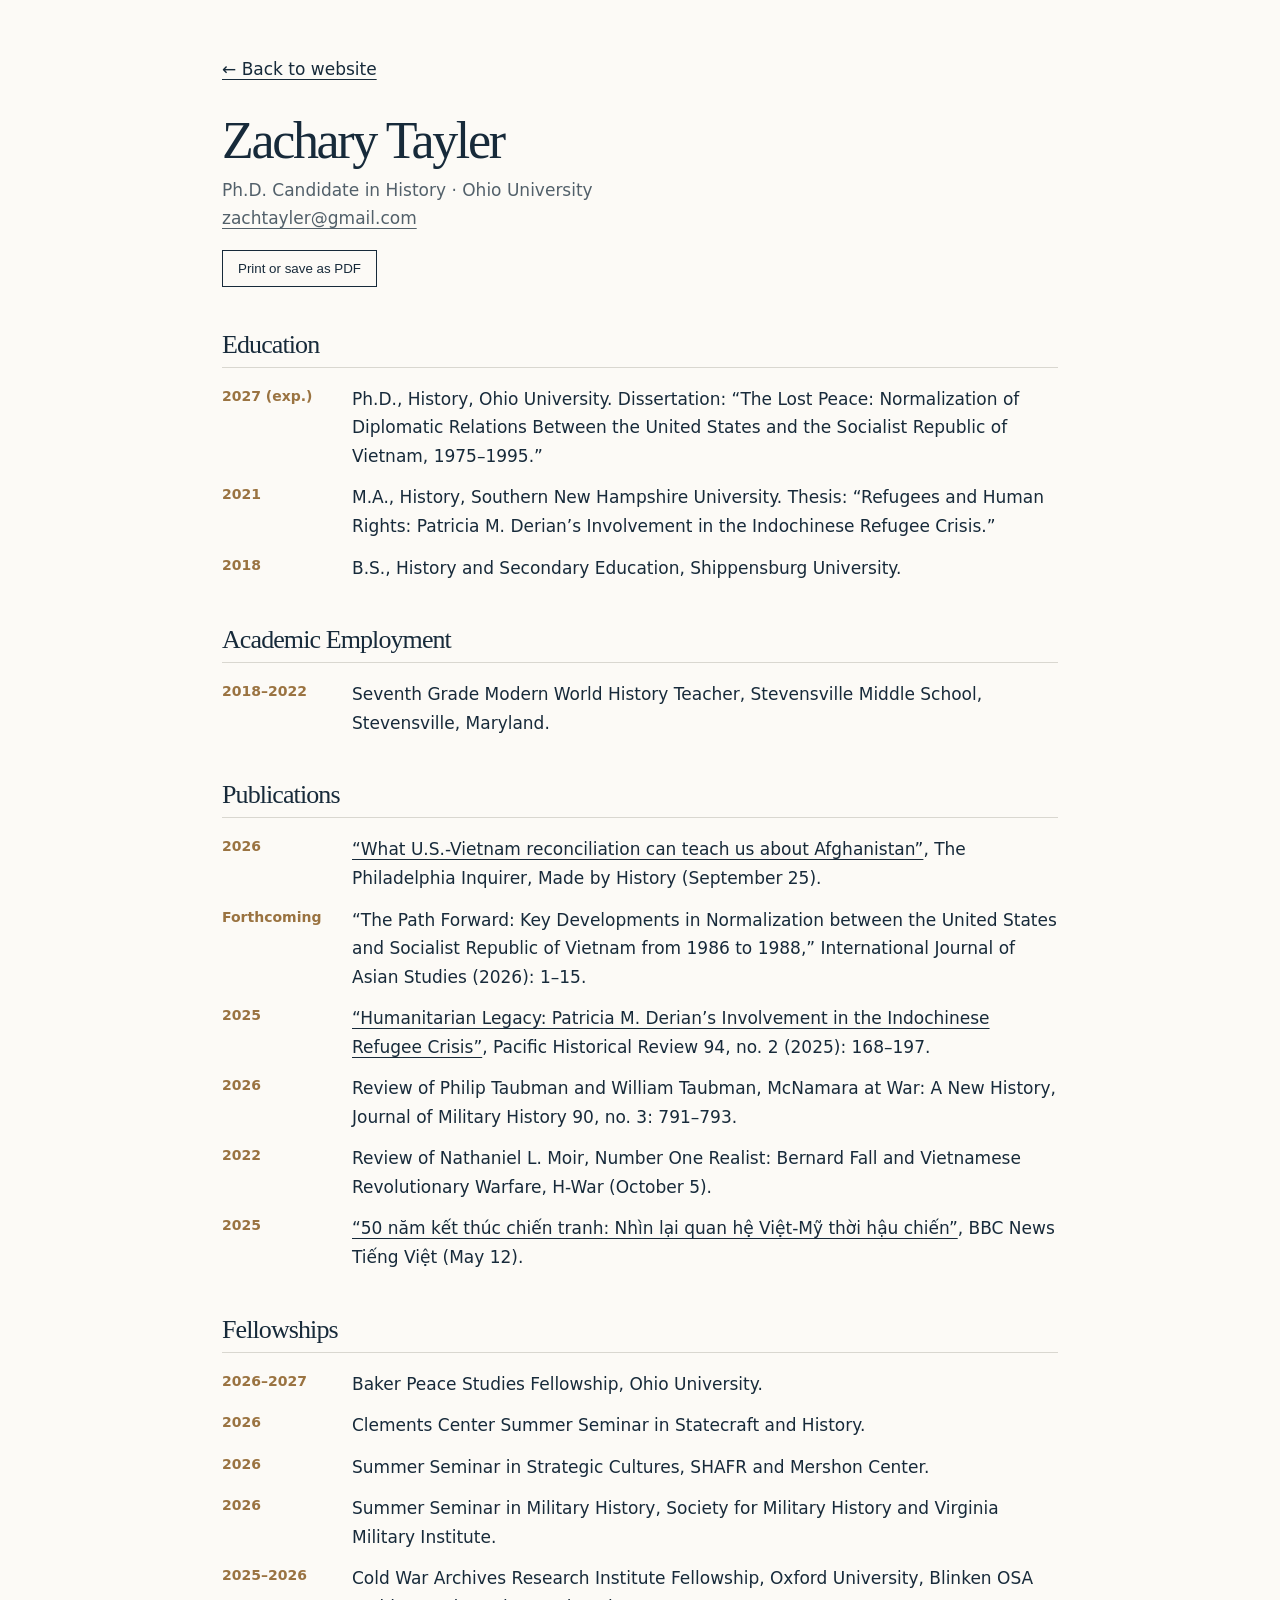
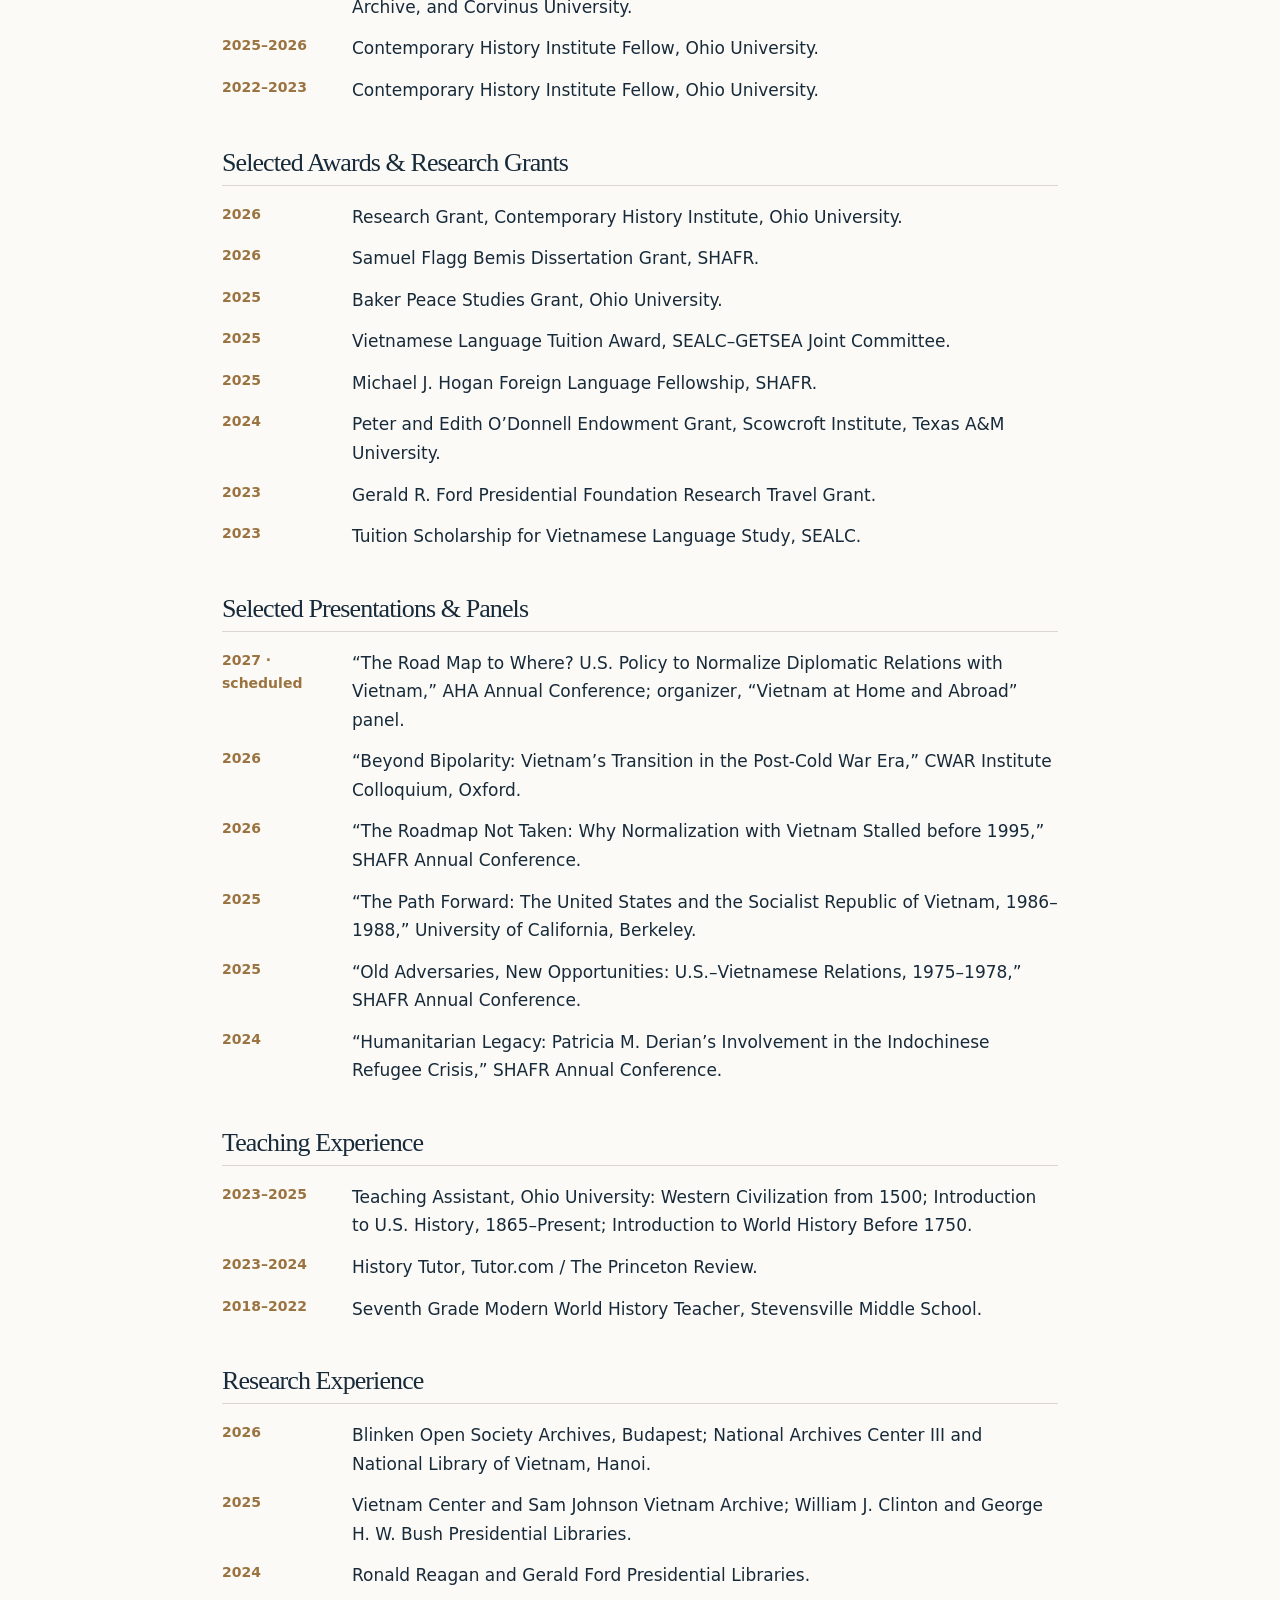
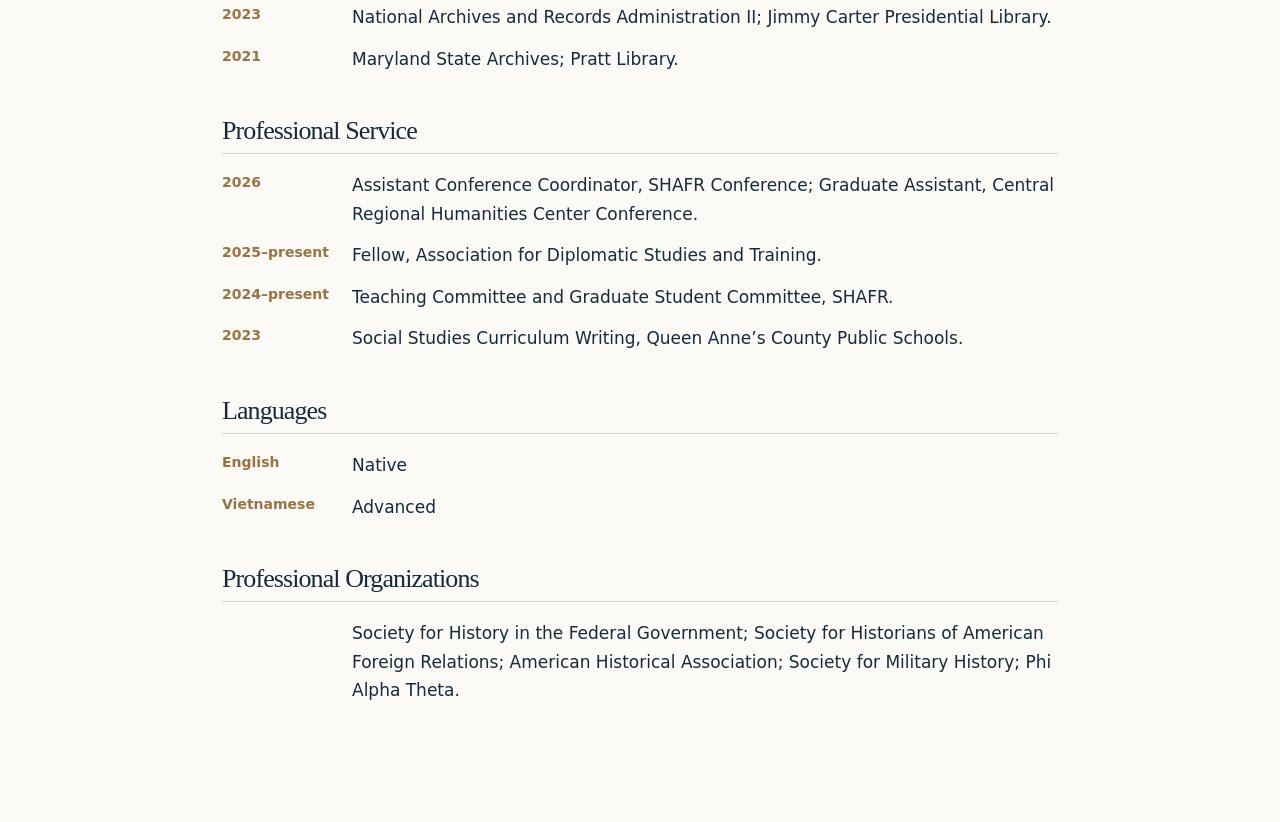
==== commit dc6b0a3d: "Fix HTML formatting issues in cv.html" ====
--- a/cv.html
+++ b/cv.html
@@ -1 +1 @@
-<!doctype html><html lang="en"><head><meta charset="utf-8"><meta name="viewport" content="width=device-width, initial-scale=1"><title>Curriculum Vitae | Zachary Tayler</title><link rel="stylesheet" href="styles.css"></head><body><main class="cv-page"><a class="back" href="index.html#cv">← Back to website</a><h1>Zachary Tayler</h1><p>Ph.D. Candidate in History · Ohio University<br><a href="mailto:zachtayler@gmail.com">zachtayler@gmail.com</a></p><button class="print-button" type="button" onclick="window.print()">Print or save as PDF</button><section><h2>Education</h2><ul><li><b>2027 (exp.)</b><span>Ph.D., History, Ohio University. Dissertation: “The Lost Peace: Normalization of Diplomatic Relations Between the United States and the Socialist Republic of Vietnam, 1975–1995.”</span></li><li><b>2021</b><span>M.A., History, Southern New Hampshire University. Thesis: “Refugees and Human Rights: Patricia M. Derian’s Involvement in the Indochinese Refugee Crisis.”</span></li><li><b>2018</b><span>B.S., History and Secondary Education, Shippensburg University.</span></li></ul></section><section><h2>Academic Employment</h2><ul><li><b>2018–2022</b><span>Seventh Grade Modern World History Teacher, Stevensville Middle School, Stevensville, Maryland.</span></li></ul></section><section><h2>Publications</h2><ul><li><b>2026</b><span><a href="https://www.inquirer.com/news/nation-world/afghanistan-diplomacy-vietnam-wars-20260925.html">“What U.S.-Vietnam reconciliation can teach us about Afghanistan”</a>, The Philadelphia Inquirer, Made by History (September 25).</span></li><li><b>Forthcoming</b><span>“The Path Forward: Key Developments in Normalization between the United States and Socialist Republic of Vietnam from 1986 to 1988,” International Journal of Asian Studies (2026): 1–15.</span></li><li><b>2025</b><span><a href="https://doi.org/10.1525/phr.2025.94.2.168">“Humanitarian Legacy: Patricia M. Derian’s Involvement in the Indochinese Refugee Crisis”</a>, Pacific Historical Review 94, no. 2 (2025): 168–197.</span></li><li><b>2026</b><span>Review of Philip Taubman and William Taubman, McNamara at War: A New History, Journal of Military History 90, no. 3: 791–793.</span></li><li><b>2022</b><span>Review of Nathaniel L. Moir, Number One Realist: Bernard Fall and Vietnamese Revolutionary Warfare, H-War (October).</span></li><li><b>2025</b><span><a href="https://www.bbc.com/vietnamese/articles/cj42xdwv95po">“50 năm kết thúc chiến tranh: Nhìn lại quan hệ Việt-Mỹ thời hậu chiến”</a>, BBC News Tiếng Việt (May 12).</span></li></ul></section><section><h2>Fellowships</h2><ul><li><b>2026–2027</b><span>Baker Peace Studies Fellowship, Ohio University.</span></li><li><b>2026</b><span>Clements Center Summer Seminar in Statecraft and History.</span></li><li><b>2026</b><span>Summer Seminar in Strategic Cultures, SHAFR and Mershon Center.</span></li><li><b>2026</b><span>Summer Seminar in Military History, Society for Military History and Virginia Military Institute.</span></li><li><b>2025–2026</b><span>Cold War Archives Research Institute Fellowship, Oxford University, Blinken OSA Archive, and Corvinus University.</span></li><li><b>2025–2026</b><span>Contemporary History Institute Fellow, Ohio University.</span></li><li><b>2022–2023</b><span>Contemporary History Institute Fellow, Ohio University.</span></li></ul></section><section><h2>Selected Awards &amp; Research Grants</h2><ul><li><b>2026</b><span>Research Grant, Contemporary History Institute, Ohio University.</span></li><li><b>2026</b><span>Samuel Flagg Bemis Dissertation Grant, SHAFR.</span></li><li><b>2025</b><span>Baker Peace Studies Grant, Ohio University.</span></li><li><b>2025</b><span>Vietnamese Language Tuition Award, SEALC–GETSEA Joint Committee.</span></li><li><b>2025</b><span>Michael J. Hogan Foreign Language Fellowship, SHAFR.</span></li><li><b>2024</b><span>Peter and Edith O’Donnell Endowment Grant, Scowcroft Institute, Texas A&amp;M University.</span></li><li><b>2023</b><span>Gerald R. Ford Presidential Foundation Research Travel Grant.</span></li><li><b>2023</b><span>Tuition Scholarship for Vietnamese Language Study, SEALC.</span></li></ul></section><section><h2>Selected Presentations &amp; Panels</h2><ul><li><b>2027 · scheduled</b><span>“The Road Map to Where? U.S. Policy to Normalize Diplomatic Relations with Vietnam,” AHA Annual Conference; organizer, “Vietnam at Home and Abroad” panel.</span></li><li><b>2026</b><span>“Beyond Bipolarity: Vietnam’s Transition in the Post-Cold War Era,” CWAR Institute Colloquium, Oxford.</span></li><li><b>2026</b><span>“The Roadmap Not Taken: Why Normalization with Vietnam Stalled before 1995,” SHAFR Annual Conference.</span></li><li><b>2025</b><span>“The Path Forward: The United States and the Socialist Republic of Vietnam, 1986–1988,” University of California, Berkeley.</span></li><li><b>2025</b><span>“Old Adversaries, New Opportunities: U.S.–Vietnamese Relations, 1975–1978,” SHAFR Annual Conference.</span></li><li><b>2024</b><span>“Humanitarian Legacy: Patricia M. Derian’s Involvement in the Indochinese Refugee Crisis,” SHAFR Annual Conference.</span></li></ul></section><section><h2>Teaching Experience</h2><ul><li><b>2023–2025</b><span>Teaching Assistant, Ohio University: Western Civilization from 1500; Introduction to U.S. History, 1865–Present; Introduction to World History Before 1750.</span></li><li><b>2023–2024</b><span>History Tutor, Tutor.com / The Princeton Review.</span></li><li><b>2018–2022</b><span>Seventh Grade Modern World History Teacher, Stevensville Middle School.</span></li></ul></section><section><h2>Research Experience</h2><ul><li><b>2026</b><span>Blinken Open Society Archives, Budapest; National Archives Center III and National Library of Vietnam, Hanoi.</span></li><li><b>2025</b><span>Vietnam Center and Sam Johnson Vietnam Archive; William J. Clinton and George H. W. Bush Presidential Libraries.</span></li><li><b>2024</b><span>Ronald Reagan and Gerald Ford Presidential Libraries.</span></li><li><b>2023</b><span>National Archives and Records Administration II; Jimmy Carter Presidential Library.</span></li><li><b>2021</b><span>Maryland State Archives; Pratt Library.</span></li></ul></section><section><h2>Professional Service</h2><ul><li><b>2026</b><span>Assistant Conference Coordinator, SHAFR Conference; Graduate Assistant, Central Regional Humanities Center Conference.</span></li><li><b>2025–present</b><span>Fellow, Association for Diplomatic Studies and Training.</span></li><li><b>2024–present</b><span>Teaching Committee and Graduate Student Committee, SHAFR.</span></li><li><b>2023</b><span>Social Studies Curriculum Writing, Queen Anne’s County Public Schools.</span></li></ul></section><section><h2>Languages</h2><ul><li><b>English</b><span>Native</span></li><li><b>Vietnamese</b><span>Advanced</span></li></ul></section><section><h2>Professional Organizations</h2><ul><li><b></b><span>Society for History in the Federal Government; Society for Historians of American Foreign Relations; American Historical Association; Society for Military History; Phi Alpha Theta.</span></li></ul></section></main></body></html>+<!doctype html><html lang="en"><head><meta charset="utf-8"><meta name="viewport" content="width=device-width, initial-scale=1"><title>Curriculum Vitae | Zachary Tayler</title><link rel="stylesheet" href="styles.css"></head><body><main class="cv-page"><a class="back" href="index.html#cv">← Back to website</a><h1>Zachary Tayler</h1><p>Ph.D. Candidate in History · Ohio University<br><a href="mailto:zachtayler@gmail.com">zachtayler@gmail.com</a></p><button class="print-button" type="button" onclick="window.print()">Print or save as PDF</button><section><h2>Education</h2><ul><li><b>2027 (exp.)</b><span>Ph.D., History, Ohio University. Dissertation: “The Lost Peace: Normalization of Diplomatic Relations Between the United States and the Socialist Republic of Vietnam, 1975–1995.”</span></li><li><b>2021</b><span>M.A., History, Southern New Hampshire University. Thesis: “Refugees and Human Rights: Patricia M. Derian’s Involvement in the Indochinese Refugee Crisis.”</span></li><li><b>2018</b><span>B.S., History and Secondary Education, Shippensburg University.</span></li></ul></section><section><h2>Academic Employment</h2><ul><li><b>2018–2022</b><span>Seventh Grade Modern World History Teacher, Stevensville Middle School, Stevensville, Maryland.</span></li></ul></section><section><h2>Publications</h2><ul><li><b>2026</b><span><a href="https://www.inquirer.com/news/nation-world/afghanistan-diplomacy-vietnam-wars-20260925.html">“What U.S.-Vietnam reconciliation can teach us about Afghanistan”</a>, The Philadelphia Inquirer, Made by History (September 25).</span></li><li><b>Forthcoming</b><span>“The Path Forward: Key Developments in Normalization between the United States and Socialist Republic of Vietnam from 1986 to 1988,” International Journal of Asian Studies (2026): 1–15.</span></li><li><b>2025</b><span><a href="https://doi.org/10.1525/phr.2025.94.2.168">“Humanitarian Legacy: Patricia M. Derian’s Involvement in the Indochinese Refugee Crisis”</a>, Pacific Historical Review 94, no. 2 (2025): 168–197.</span></li><li><b>2026</b><span>Review of Philip Taubman and William Taubman, McNamara at War: A New History, Journal of Military History 90, no. 3: 791–793.</span></li><li><b>2022</b><span>Review of Nathaniel L. Moir, Number One Realist: Bernard Fall and Vietnamese Revolutionary Warfare, H-War (October 5).</span></li><li><b>2025</b><span><a href="https://www.bbc.com/vietnamese/articles/cj42xdwv95po">“50 năm kết thúc chiến tranh: Nhìn lại quan hệ Việt-Mỹ thời hậu chiến”</a>, BBC News Tiếng Việt (May 12).</span></li></ul></section><section><h2>Fellowships</h2><ul><li><b>2026–2027</b><span>Baker Peace Studies Fellowship, Ohio University.</span></li><li><b>2026</b><span>Clements Center Summer Seminar in Statecraft and History.</span></li><li><b>2026</b><span>Summer Seminar in Strategic Cultures, SHAFR and Mershon Center.</span></li><li><b>2026</b><span>Summer Seminar in Military History, Society for Military History and Virginia Military Institute.</span></li><li><b>2025–2026</b><span>Cold War Archives Research Institute Fellowship, Oxford University, Blinken OSA Archive, and Corvinus University.</span></li><li><b>2025–2026</b><span>Contemporary History Institute Fellow, Ohio University.</span></li><li><b>2022–2023</b><span>Contemporary History Institute Fellow, Ohio University.</span></li></ul></section><section><h2>Selected Awards &amp; Research Grants</h2><ul><li><b>2026</b><span>Research Grant, Contemporary History Institute, Ohio University.</span></li><li><b>2026</b><span>Samuel Flagg Bemis Dissertation Grant, SHAFR.</span></li><li><b>2025</b><span>Baker Peace Studies Grant, Ohio University.</span></li><li><b>2025</b><span>Vietnamese Language Tuition Award, SEALC–GETSEA Joint Committee.</span></li><li><b>2025</b><span>Michael J. Hogan Foreign Language Fellowship, SHAFR.</span></li><li><b>2024</b><span>Peter and Edith O’Donnell Endowment Grant, Scowcroft Institute, Texas A&amp;M University.</span></li><li><b>2023</b><span>Gerald R. Ford Presidential Foundation Research Travel Grant.</span></li><li><b>2023</b><span>Tuition Scholarship for Vietnamese Language Study, SEALC.</span></li></ul></section><section><h2>Selected Presentations &amp; Panels</h2><ul><li><b>2027 · scheduled</b><span>“The Road Map to Where? U.S. Policy to Normalize Diplomatic Relations with Vietnam,” AHA Annual Conference; organizer, “Vietnam at Home and Abroad” panel.</span></li><li><b>2026</b><span>“Beyond Bipolarity: Vietnam’s Transition in the Post-Cold War Era,” CWAR Institute Colloquium, Oxford.</span></li><li><b>2026</b><span>“The Roadmap Not Taken: Why Normalization with Vietnam Stalled before 1995,” SHAFR Annual Conference.</span></li><li><b>2025</b><span>“The Path Forward: The United States and the Socialist Republic of Vietnam, 1986–1988,” University of California, Berkeley.</span></li><li><b>2025</b><span>“Old Adversaries, New Opportunities: U.S.–Vietnamese Relations, 1975–1978,” SHAFR Annual Conference.</span></li><li><b>2024</b><span>“Humanitarian Legacy: Patricia M. Derian’s Involvement in the Indochinese Refugee Crisis,” SHAFR Annual Conference.</span></li></ul></section><section><h2>Teaching Experience</h2><ul><li><b>2023–2025</b><span>Teaching Assistant, Ohio University: Western Civilization from 1500; Introduction to U.S. History, 1865–Present; Introduction to World History Before 1750.</span></li><li><b>2023–2024</b><span>History Tutor, Tutor.com / The Princeton Review.</span></li><li><b>2018–2022</b><span>Seventh Grade Modern World History Teacher, Stevensville Middle School.</span></li></ul></section><section><h2>Research Experience</h2><ul><li><b>2026</b><span>Blinken Open Society Archives, Budapest; National Archives Center III and National Library of Vietnam, Hanoi.</span></li><li><b>2025</b><span>Vietnam Center and Sam Johnson Vietnam Archive; William J. Clinton and George H. W. Bush Presidential Libraries.</span></li><li><b>2024</b><span>Ronald Reagan and Gerald Ford Presidential Libraries.</span></li><li><b>2023</b><span>National Archives and Records Administration II; Jimmy Carter Presidential Library.</span></li><li><b>2021</b><span>Maryland State Archives; Pratt Library.</span></li></ul></section><section><h2>Professional Service</h2><ul><li><b>2026</b><span>Assistant Conference Coordinator, SHAFR Conference; Graduate Assistant, Central Regional Humanities Center Conference.</span></li><li><b>2025–present</b><span>Fellow, Association for Diplomatic Studies and Training.</span></li><li><b>2024–present</b><span>Teaching Committee and Graduate Student Committee, SHAFR.</span></li><li><b>2023</b><span>Social Studies Curriculum Writing, Queen Anne’s County Public Schools.</span></li></ul></section><section><h2>Languages</h2><ul><li><b>English</b><span>Native</span></li><li><b>Vietnamese</b><span>Advanced</span></li></ul></section><section><h2>Professional Organizations</h2><ul><li><b></b><span>Society for History in the Federal Government; Society for Historians of American Foreign Relations; American Historical Association; Society for Military History; Phi Alpha Theta.</span></li></ul></section></main></body></html>
--- a/styles.css
+++ b/styles.css
@@ -6,3 +6,40 @@
 .field-gallery{margin-top:72px;border-top:1px solid var(--line);padding-top:35px}.field-gallery-heading{display:flex;justify-content:space-between;align-items:end;gap:40px;margin-bottom:26px}.field-gallery-heading h3{font-size:28px;margin:0}.field-gallery-heading p{max-width:520px;margin:0;color:var(--muted);font-size:15px}.field-gallery-grid{display:grid;grid-template-columns:repeat(3,1fr);gap:22px}.field-gallery-grid img{width:100%;height:420px;object-fit:contain;background:#e6e1d7}.field-gallery-grid figcaption{min-height:45px}@media(max-width:680px){.field-gallery-heading{display:block}.field-gallery-heading p{margin-top:12px}.field-gallery-grid{grid-template-columns:1fr;gap:28px}.field-gallery-grid img{height:auto;max-height:520px;object-fit:contain}}
 
 .pub h3 a{text-decoration-color:var(--gold);text-decoration-thickness:1px;text-underline-offset:4px}
+/* Align the headshot and its frame on the same edges. */
+.portrait{padding:0}
+.portrait::after{display:none}
+.portrait img{border:1px solid var(--gold)}
+
+/* Research photo pair: stack the National Library beneath the Hà Huy Thông interview. */
+.photo-strip .photo-stack{display:grid;gap:24px;align-content:start}.photo-strip .photo-stack figure:first-child img{width:100%;height:330px;object-fit:cover}.photo-strip .photo-stack figure:nth-child(2) img{width:100%;height:470px;object-fit:contain;background:#e6e1d7}@media(max-width:680px){.photo-strip{grid-template-columns:1fr}.photo-strip>figure:first-child{max-width:400px;margin:auto}.photo-strip .photo-stack figure:first-child img{height:auto;max-height:360px;object-fit:contain}.photo-strip .photo-stack figure:nth-child(2) img{height:auto;max-height:550px;object-fit:contain}}
+/* Keep both research photos fully visible and match their combined height to the Reagan portrait. */
+@media(min-width:681px){
+  .photo-strip{align-items:stretch}
+  .photo-strip>.photo-stack{height:100%;min-height:0;display:grid;grid-template-rows:repeat(2,minmax(0,1fr));gap:18px}
+  .photo-strip>.photo-stack figure{display:flex;flex-direction:column;min-height:0}
+  .photo-strip>.photo-stack figure:first-child img,
+  .photo-strip>.photo-stack figure:nth-child(2) img{display:block;width:100%;height:0;min-height:0;flex:1 1 0;object-fit:contain;object-position:center;background:#e6e1d7}
+  .photo-strip>.photo-stack figcaption{flex:none;min-height:25px}
+}
+@media(max-width:680px){
+  .photo-strip>.photo-stack{display:block;height:auto}
+  .photo-strip>.photo-stack figure+figure{margin-top:24px}
+  .photo-strip>.photo-stack figure:first-child img,
+  .photo-strip>.photo-stack figure:nth-child(2) img{display:block;width:100%;height:auto;max-height:none;object-fit:contain;background:transparent}
+}
+
+/* Natural aspect ratios: Reagan portrait beside two uncropped landscape photos. */
+@media(min-width:681px){
+  .photo-strip{grid-template-columns:minmax(0,47fr) minmax(0,53fr);gap:24px;align-items:start}
+  .photo-strip>.photo-stack{display:grid;height:auto;grid-template-rows:auto auto;gap:18px;align-content:start}
+  .photo-strip>.photo-stack figure{display:block;height:auto}
+  .photo-strip>figure:first-child img,
+  .photo-strip>.photo-stack figure:first-child img,
+  .photo-strip>.photo-stack figure:nth-child(2) img{display:block;width:100%;height:auto;min-height:0;max-height:none;aspect-ratio:auto;flex:none;object-fit:contain;object-position:center;background:transparent}
+}
+.photo-strip img{border:0;box-shadow:none;background:transparent}
+@media(max-width:680px){
+  .photo-strip>.photo-stack figure:first-child img,
+  .photo-strip>.photo-stack figure:nth-child(2) img{width:100%;height:auto;max-height:none;object-fit:contain;background:transparent}
+}
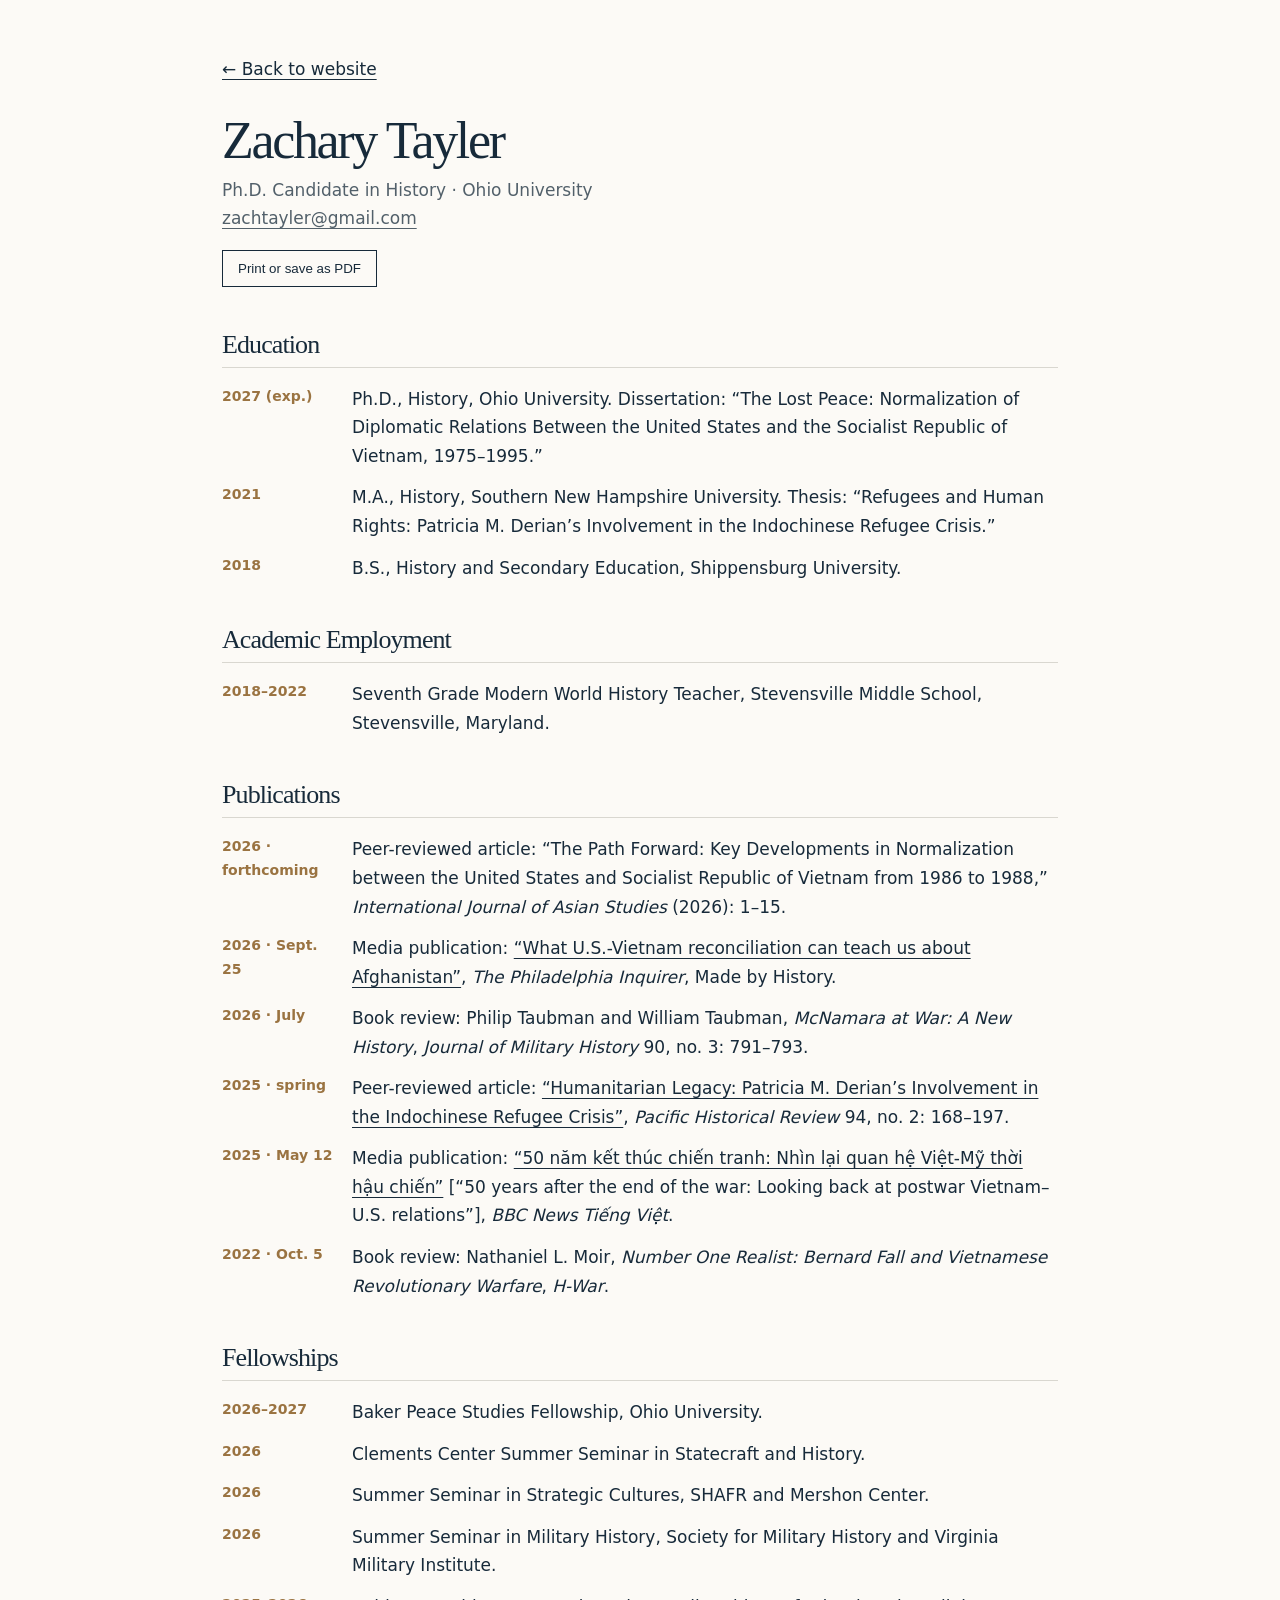
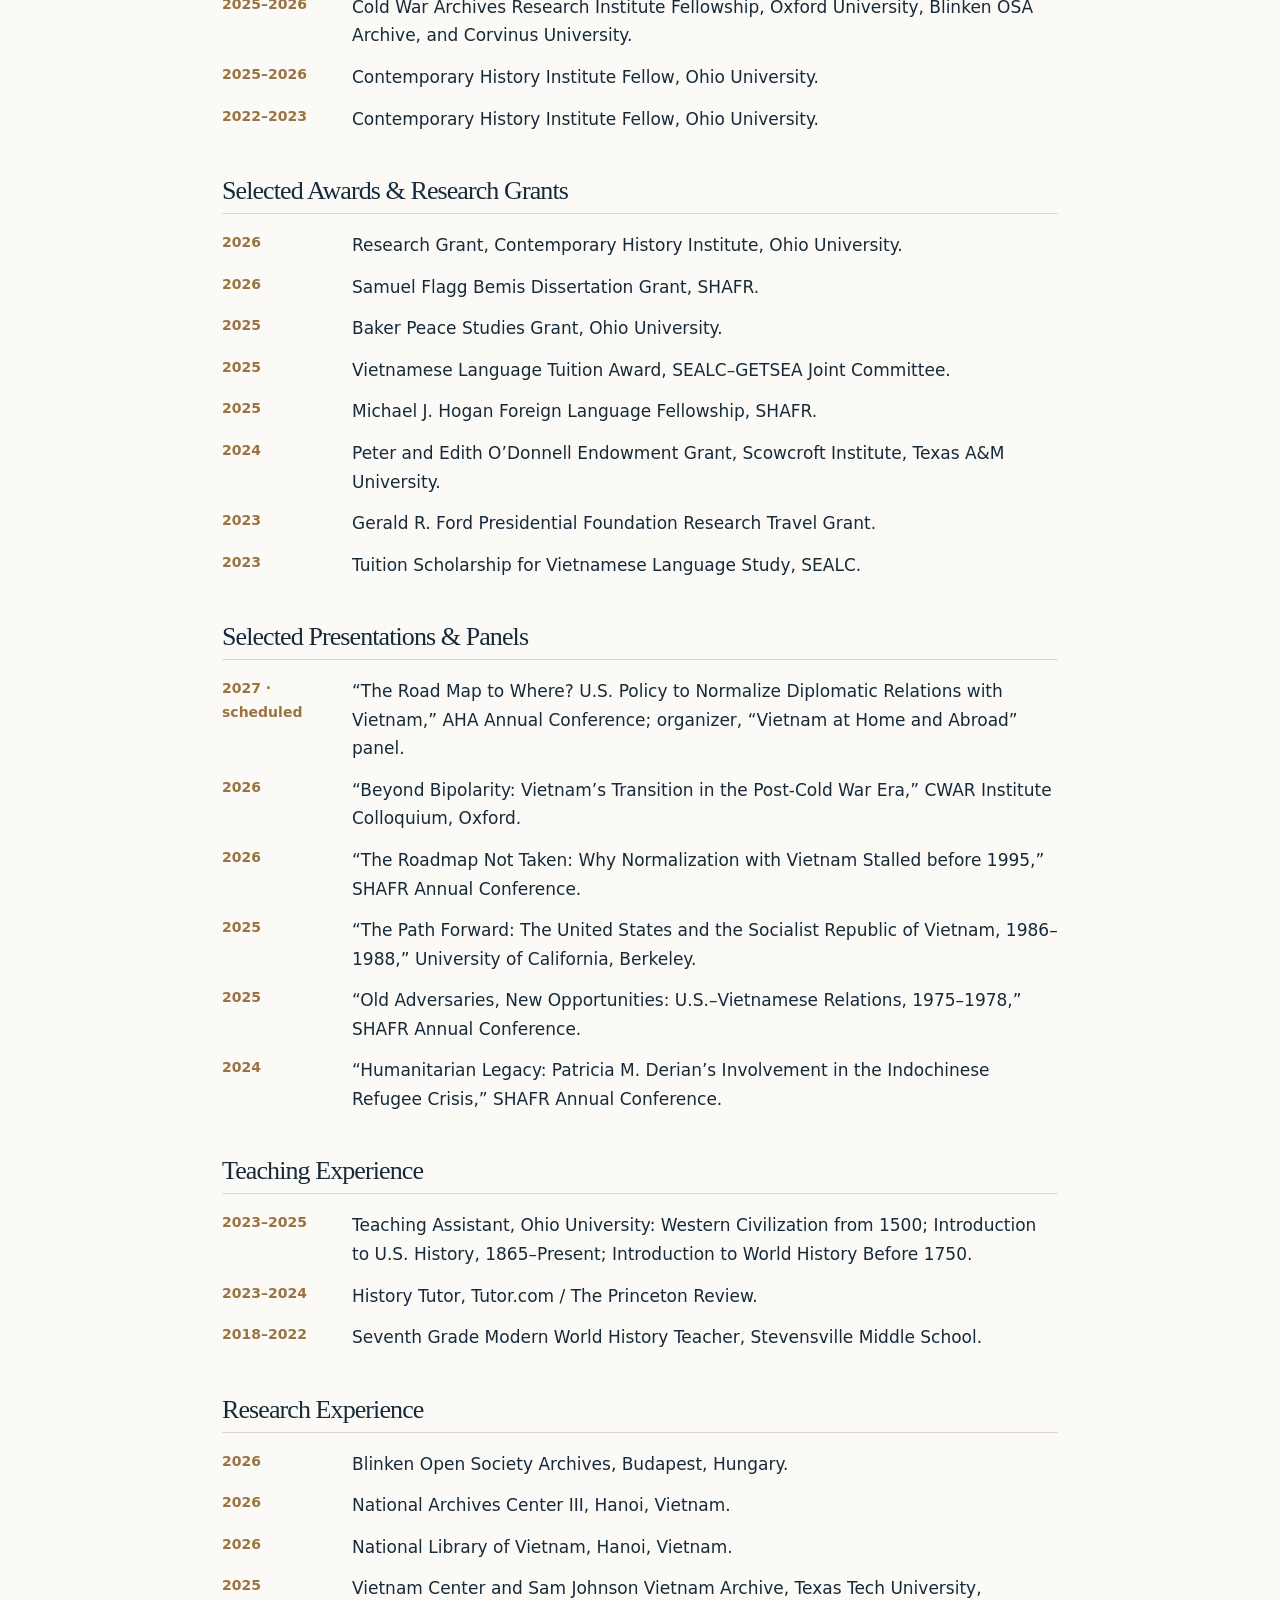
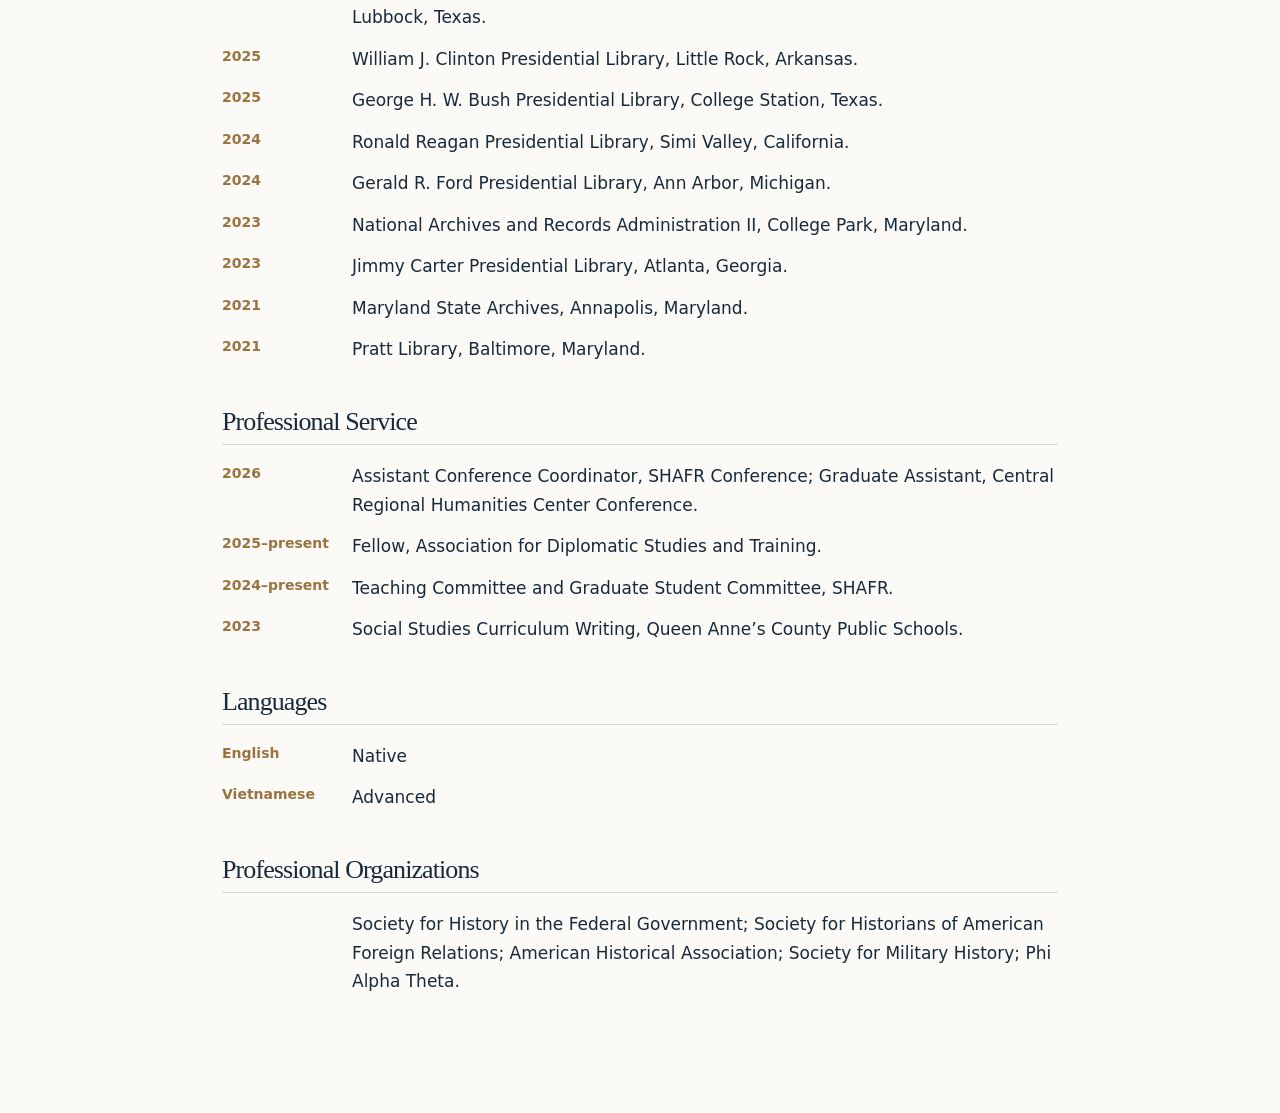
==== commit 3e96bc05: "Add files via upload" ====
--- a/cv.html
+++ b/cv.html
@@ -1 +1,21 @@
-<!doctype html><html lang="en"><head><meta charset="utf-8"><meta name="viewport" content="width=device-width, initial-scale=1"><title>Curriculum Vitae | Zachary Tayler</title><link rel="stylesheet" href="styles.css"></head><body><main class="cv-page"><a class="back" href="index.html#cv">← Back to website</a><h1>Zachary Tayler</h1><p>Ph.D. Candidate in History · Ohio University<br><a href="mailto:zachtayler@gmail.com">zachtayler@gmail.com</a></p><button class="print-button" type="button" onclick="window.print()">Print or save as PDF</button><section><h2>Education</h2><ul><li><b>2027 (exp.)</b><span>Ph.D., History, Ohio University. Dissertation: “The Lost Peace: Normalization of Diplomatic Relations Between the United States and the Socialist Republic of Vietnam, 1975–1995.”</span></li><li><b>2021</b><span>M.A., History, Southern New Hampshire University. Thesis: “Refugees and Human Rights: Patricia M. Derian’s Involvement in the Indochinese Refugee Crisis.”</span></li><li><b>2018</b><span>B.S., History and Secondary Education, Shippensburg University.</span></li></ul></section><section><h2>Academic Employment</h2><ul><li><b>2018–2022</b><span>Seventh Grade Modern World History Teacher, Stevensville Middle School, Stevensville, Maryland.</span></li></ul></section><section><h2>Publications</h2><ul><li><b>2026</b><span><a href="https://www.inquirer.com/news/nation-world/afghanistan-diplomacy-vietnam-wars-20260925.html">“What U.S.-Vietnam reconciliation can teach us about Afghanistan”</a>, The Philadelphia Inquirer, Made by History (September 25).</span></li><li><b>Forthcoming</b><span>“The Path Forward: Key Developments in Normalization between the United States and Socialist Republic of Vietnam from 1986 to 1988,” International Journal of Asian Studies (2026): 1–15.</span></li><li><b>2025</b><span><a href="https://doi.org/10.1525/phr.2025.94.2.168">“Humanitarian Legacy: Patricia M. Derian’s Involvement in the Indochinese Refugee Crisis”</a>, Pacific Historical Review 94, no. 2 (2025): 168–197.</span></li><li><b>2026</b><span>Review of Philip Taubman and William Taubman, McNamara at War: A New History, Journal of Military History 90, no. 3: 791–793.</span></li><li><b>2022</b><span>Review of Nathaniel L. Moir, Number One Realist: Bernard Fall and Vietnamese Revolutionary Warfare, H-War (October 5).</span></li><li><b>2025</b><span><a href="https://www.bbc.com/vietnamese/articles/cj42xdwv95po">“50 năm kết thúc chiến tranh: Nhìn lại quan hệ Việt-Mỹ thời hậu chiến”</a>, BBC News Tiếng Việt (May 12).</span></li></ul></section><section><h2>Fellowships</h2><ul><li><b>2026–2027</b><span>Baker Peace Studies Fellowship, Ohio University.</span></li><li><b>2026</b><span>Clements Center Summer Seminar in Statecraft and History.</span></li><li><b>2026</b><span>Summer Seminar in Strategic Cultures, SHAFR and Mershon Center.</span></li><li><b>2026</b><span>Summer Seminar in Military History, Society for Military History and Virginia Military Institute.</span></li><li><b>2025–2026</b><span>Cold War Archives Research Institute Fellowship, Oxford University, Blinken OSA Archive, and Corvinus University.</span></li><li><b>2025–2026</b><span>Contemporary History Institute Fellow, Ohio University.</span></li><li><b>2022–2023</b><span>Contemporary History Institute Fellow, Ohio University.</span></li></ul></section><section><h2>Selected Awards &amp; Research Grants</h2><ul><li><b>2026</b><span>Research Grant, Contemporary History Institute, Ohio University.</span></li><li><b>2026</b><span>Samuel Flagg Bemis Dissertation Grant, SHAFR.</span></li><li><b>2025</b><span>Baker Peace Studies Grant, Ohio University.</span></li><li><b>2025</b><span>Vietnamese Language Tuition Award, SEALC–GETSEA Joint Committee.</span></li><li><b>2025</b><span>Michael J. Hogan Foreign Language Fellowship, SHAFR.</span></li><li><b>2024</b><span>Peter and Edith O’Donnell Endowment Grant, Scowcroft Institute, Texas A&amp;M University.</span></li><li><b>2023</b><span>Gerald R. Ford Presidential Foundation Research Travel Grant.</span></li><li><b>2023</b><span>Tuition Scholarship for Vietnamese Language Study, SEALC.</span></li></ul></section><section><h2>Selected Presentations &amp; Panels</h2><ul><li><b>2027 · scheduled</b><span>“The Road Map to Where? U.S. Policy to Normalize Diplomatic Relations with Vietnam,” AHA Annual Conference; organizer, “Vietnam at Home and Abroad” panel.</span></li><li><b>2026</b><span>“Beyond Bipolarity: Vietnam’s Transition in the Post-Cold War Era,” CWAR Institute Colloquium, Oxford.</span></li><li><b>2026</b><span>“The Roadmap Not Taken: Why Normalization with Vietnam Stalled before 1995,” SHAFR Annual Conference.</span></li><li><b>2025</b><span>“The Path Forward: The United States and the Socialist Republic of Vietnam, 1986–1988,” University of California, Berkeley.</span></li><li><b>2025</b><span>“Old Adversaries, New Opportunities: U.S.–Vietnamese Relations, 1975–1978,” SHAFR Annual Conference.</span></li><li><b>2024</b><span>“Humanitarian Legacy: Patricia M. Derian’s Involvement in the Indochinese Refugee Crisis,” SHAFR Annual Conference.</span></li></ul></section><section><h2>Teaching Experience</h2><ul><li><b>2023–2025</b><span>Teaching Assistant, Ohio University: Western Civilization from 1500; Introduction to U.S. History, 1865–Present; Introduction to World History Before 1750.</span></li><li><b>2023–2024</b><span>History Tutor, Tutor.com / The Princeton Review.</span></li><li><b>2018–2022</b><span>Seventh Grade Modern World History Teacher, Stevensville Middle School.</span></li></ul></section><section><h2>Research Experience</h2><ul><li><b>2026</b><span>Blinken Open Society Archives, Budapest; National Archives Center III and National Library of Vietnam, Hanoi.</span></li><li><b>2025</b><span>Vietnam Center and Sam Johnson Vietnam Archive; William J. Clinton and George H. W. Bush Presidential Libraries.</span></li><li><b>2024</b><span>Ronald Reagan and Gerald Ford Presidential Libraries.</span></li><li><b>2023</b><span>National Archives and Records Administration II; Jimmy Carter Presidential Library.</span></li><li><b>2021</b><span>Maryland State Archives; Pratt Library.</span></li></ul></section><section><h2>Professional Service</h2><ul><li><b>2026</b><span>Assistant Conference Coordinator, SHAFR Conference; Graduate Assistant, Central Regional Humanities Center Conference.</span></li><li><b>2025–present</b><span>Fellow, Association for Diplomatic Studies and Training.</span></li><li><b>2024–present</b><span>Teaching Committee and Graduate Student Committee, SHAFR.</span></li><li><b>2023</b><span>Social Studies Curriculum Writing, Queen Anne’s County Public Schools.</span></li></ul></section><section><h2>Languages</h2><ul><li><b>English</b><span>Native</span></li><li><b>Vietnamese</b><span>Advanced</span></li></ul></section><section><h2>Professional Organizations</h2><ul><li><b></b><span>Society for History in the Federal Government; Society for Historians of American Foreign Relations; American Historical Association; Society for Military History; Phi Alpha Theta.</span></li></ul></section></main></body></html>
+<!doctype html><html lang="en"><head><meta charset="utf-8"><meta name="viewport" content="width=device-width, initial-scale=1"><title>Curriculum Vitae | Zachary Tayler</title><link rel="stylesheet" href="styles.css"></head><body><main class="cv-page"><a class="back" href="index.html#cv">← Back to website</a><h1>Zachary Tayler</h1><p>Ph.D. Candidate in History · Ohio University<br><a href="mailto:zachtayler@gmail.com">zachtayler@gmail.com</a></p><button class="print-button" type="button" onclick="window.print()">Print or save as PDF</button><section><h2>Education</h2><ul><li><b>2027 (exp.)</b><span>Ph.D., History, Ohio University. Dissertation: “The Lost Peace: Normalization of Diplomatic Relations Between the United States and the Socialist Republic of Vietnam, 1975–1995.”</span></li><li><b>2021</b><span>M.A., History, Southern New Hampshire University. Thesis: “Refugees and Human Rights: Patricia M. Derian’s Involvement in the Indochinese Refugee Crisis.”</span></li><li><b>2018</b><span>B.S., History and Secondary Education, Shippensburg University.</span></li></ul></section><section><h2>Academic Employment</h2><ul><li><b>2018–2022</b><span>Seventh Grade Modern World History Teacher, Stevensville Middle School, Stevensville, Maryland.</span></li></ul></section><section><h2>Publications</h2><ul>
+<li><b>2026 · forthcoming</b><span>Peer-reviewed article: “The Path Forward: Key Developments in Normalization between the United States and Socialist Republic of Vietnam from 1986 to 1988,” <em>International Journal of Asian Studies</em> (2026): 1–15.</span></li>
+<li><b>2026 · Sept. 25</b><span>Media publication: <a href="https://www.inquirer.com/news/nation-world/afghanistan-diplomacy-vietnam-wars-20260925.html">“What U.S.-Vietnam reconciliation can teach us about Afghanistan”</a>, <em>The Philadelphia Inquirer</em>, Made by History.</span></li>
+<li><b>2026 · July</b><span>Book review: Philip Taubman and William Taubman, <em>McNamara at War: A New History</em>, <em>Journal of Military History</em> 90, no. 3: 791–793.</span></li>
+<li><b>2025 · spring</b><span>Peer-reviewed article: <a href="https://doi.org/10.1525/phr.2025.94.2.168">“Humanitarian Legacy: Patricia M. Derian’s Involvement in the Indochinese Refugee Crisis”</a>, <em>Pacific Historical Review</em> 94, no. 2: 168–197.</span></li>
+<li><b>2025 · May 12</b><span>Media publication: <a href="https://www.bbc.com/vietnamese/articles/cj42xdwv95po">“50 năm kết thúc chiến tranh: Nhìn lại quan hệ Việt-Mỹ thời hậu chiến”</a> [“50 years after the end of the war: Looking back at postwar Vietnam–U.S. relations”], <em>BBC News Tiếng Việt</em>.</span></li>
+<li><b>2022 · Oct. 5</b><span>Book review: Nathaniel L. Moir, <em>Number One Realist: Bernard Fall and Vietnamese Revolutionary Warfare</em>, <em>H-War</em>.</span></li>
+</ul></section><section><h2>Fellowships</h2><ul><li><b>2026–2027</b><span>Baker Peace Studies Fellowship, Ohio University.</span></li><li><b>2026</b><span>Clements Center Summer Seminar in Statecraft and History.</span></li><li><b>2026</b><span>Summer Seminar in Strategic Cultures, SHAFR and Mershon Center.</span></li><li><b>2026</b><span>Summer Seminar in Military History, Society for Military History and Virginia Military Institute.</span></li><li><b>2025–2026</b><span>Cold War Archives Research Institute Fellowship, Oxford University, Blinken OSA Archive, and Corvinus University.</span></li><li><b>2025–2026</b><span>Contemporary History Institute Fellow, Ohio University.</span></li><li><b>2022–2023</b><span>Contemporary History Institute Fellow, Ohio University.</span></li></ul></section><section><h2>Selected Awards &amp; Research Grants</h2><ul><li><b>2026</b><span>Research Grant, Contemporary History Institute, Ohio University.</span></li><li><b>2026</b><span>Samuel Flagg Bemis Dissertation Grant, SHAFR.</span></li><li><b>2025</b><span>Baker Peace Studies Grant, Ohio University.</span></li><li><b>2025</b><span>Vietnamese Language Tuition Award, SEALC–GETSEA Joint Committee.</span></li><li><b>2025</b><span>Michael J. Hogan Foreign Language Fellowship, SHAFR.</span></li><li><b>2024</b><span>Peter and Edith O’Donnell Endowment Grant, Scowcroft Institute, Texas A&amp;M University.</span></li><li><b>2023</b><span>Gerald R. Ford Presidential Foundation Research Travel Grant.</span></li><li><b>2023</b><span>Tuition Scholarship for Vietnamese Language Study, SEALC.</span></li></ul></section><section><h2>Selected Presentations &amp; Panels</h2><ul><li><b>2027 · scheduled</b><span>“The Road Map to Where? U.S. Policy to Normalize Diplomatic Relations with Vietnam,” AHA Annual Conference; organizer, “Vietnam at Home and Abroad” panel.</span></li><li><b>2026</b><span>“Beyond Bipolarity: Vietnam’s Transition in the Post-Cold War Era,” CWAR Institute Colloquium, Oxford.</span></li><li><b>2026</b><span>“The Roadmap Not Taken: Why Normalization with Vietnam Stalled before 1995,” SHAFR Annual Conference.</span></li><li><b>2025</b><span>“The Path Forward: The United States and the Socialist Republic of Vietnam, 1986–1988,” University of California, Berkeley.</span></li><li><b>2025</b><span>“Old Adversaries, New Opportunities: U.S.–Vietnamese Relations, 1975–1978,” SHAFR Annual Conference.</span></li><li><b>2024</b><span>“Humanitarian Legacy: Patricia M. Derian’s Involvement in the Indochinese Refugee Crisis,” SHAFR Annual Conference.</span></li></ul></section><section><h2>Teaching Experience</h2><ul><li><b>2023–2025</b><span>Teaching Assistant, Ohio University: Western Civilization from 1500; Introduction to U.S. History, 1865–Present; Introduction to World History Before 1750.</span></li><li><b>2023–2024</b><span>History Tutor, Tutor.com / The Princeton Review.</span></li><li><b>2018–2022</b><span>Seventh Grade Modern World History Teacher, Stevensville Middle School.</span></li></ul></section><section><h2>Research Experience</h2><ul>
+<li><b>2026</b><span>Blinken Open Society Archives, Budapest, Hungary.</span></li>
+<li><b>2026</b><span>National Archives Center III, Hanoi, Vietnam.</span></li>
+<li><b>2026</b><span>National Library of Vietnam, Hanoi, Vietnam.</span></li>
+<li><b>2025</b><span>Vietnam Center and Sam Johnson Vietnam Archive, Texas Tech University, Lubbock, Texas.</span></li>
+<li><b>2025</b><span>William J. Clinton Presidential Library, Little Rock, Arkansas.</span></li>
+<li><b>2025</b><span>George H. W. Bush Presidential Library, College Station, Texas.</span></li>
+<li><b>2024</b><span>Ronald Reagan Presidential Library, Simi Valley, California.</span></li>
+<li><b>2024</b><span>Gerald R. Ford Presidential Library, Ann Arbor, Michigan.</span></li>
+<li><b>2023</b><span>National Archives and Records Administration II, College Park, Maryland.</span></li>
+<li><b>2023</b><span>Jimmy Carter Presidential Library, Atlanta, Georgia.</span></li>
+<li><b>2021</b><span>Maryland State Archives, Annapolis, Maryland.</span></li>
+<li><b>2021</b><span>Pratt Library, Baltimore, Maryland.</span></li>
+</ul></section><section><h2>Professional Service</h2><ul><li><b>2026</b><span>Assistant Conference Coordinator, SHAFR Conference; Graduate Assistant, Central Regional Humanities Center Conference.</span></li><li><b>2025–present</b><span>Fellow, Association for Diplomatic Studies and Training.</span></li><li><b>2024–present</b><span>Teaching Committee and Graduate Student Committee, SHAFR.</span></li><li><b>2023</b><span>Social Studies Curriculum Writing, Queen Anne’s County Public Schools.</span></li></ul></section><section><h2>Languages</h2><ul><li><b>English</b><span>Native</span></li><li><b>Vietnamese</b><span>Advanced</span></li></ul></section><section><h2>Professional Organizations</h2><ul><li><b></b><span>Society for History in the Federal Government; Society for Historians of American Foreign Relations; American Historical Association; Society for Military History; Phi Alpha Theta.</span></li></ul></section></main></body></html>
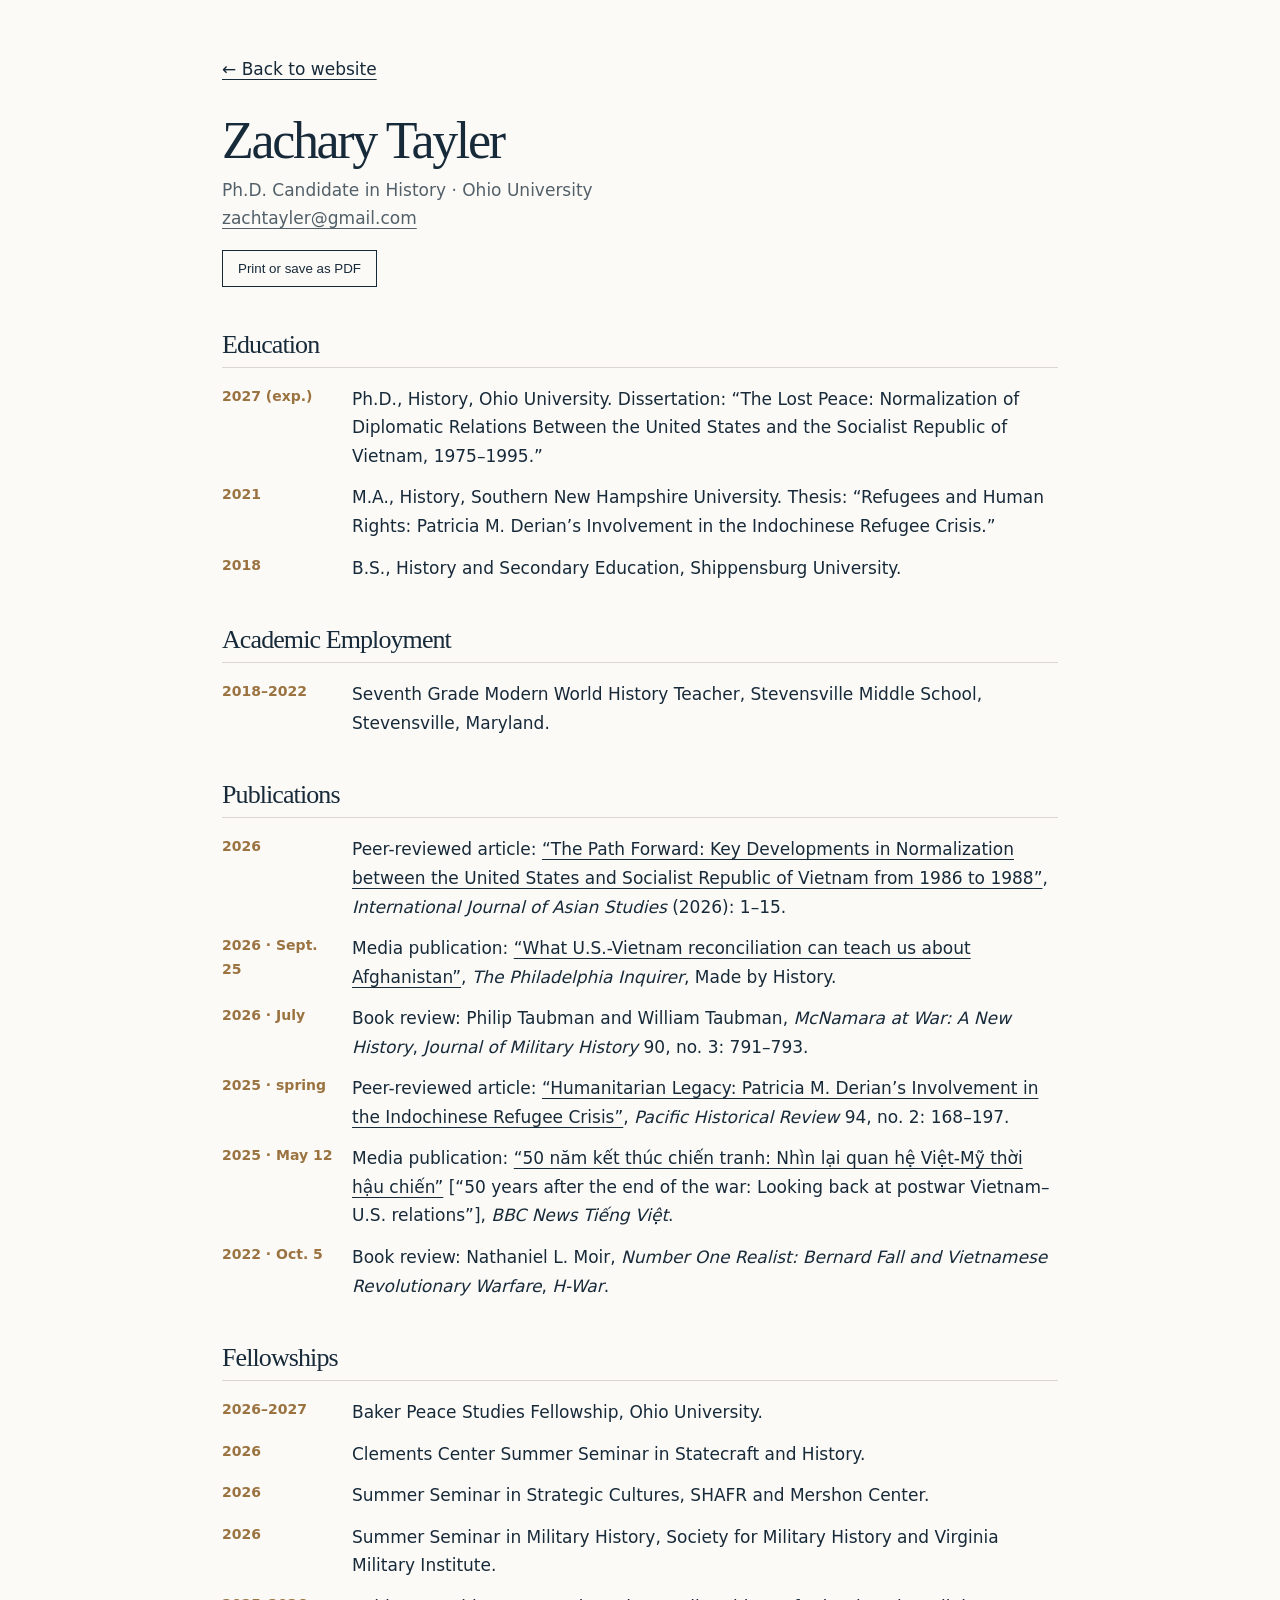
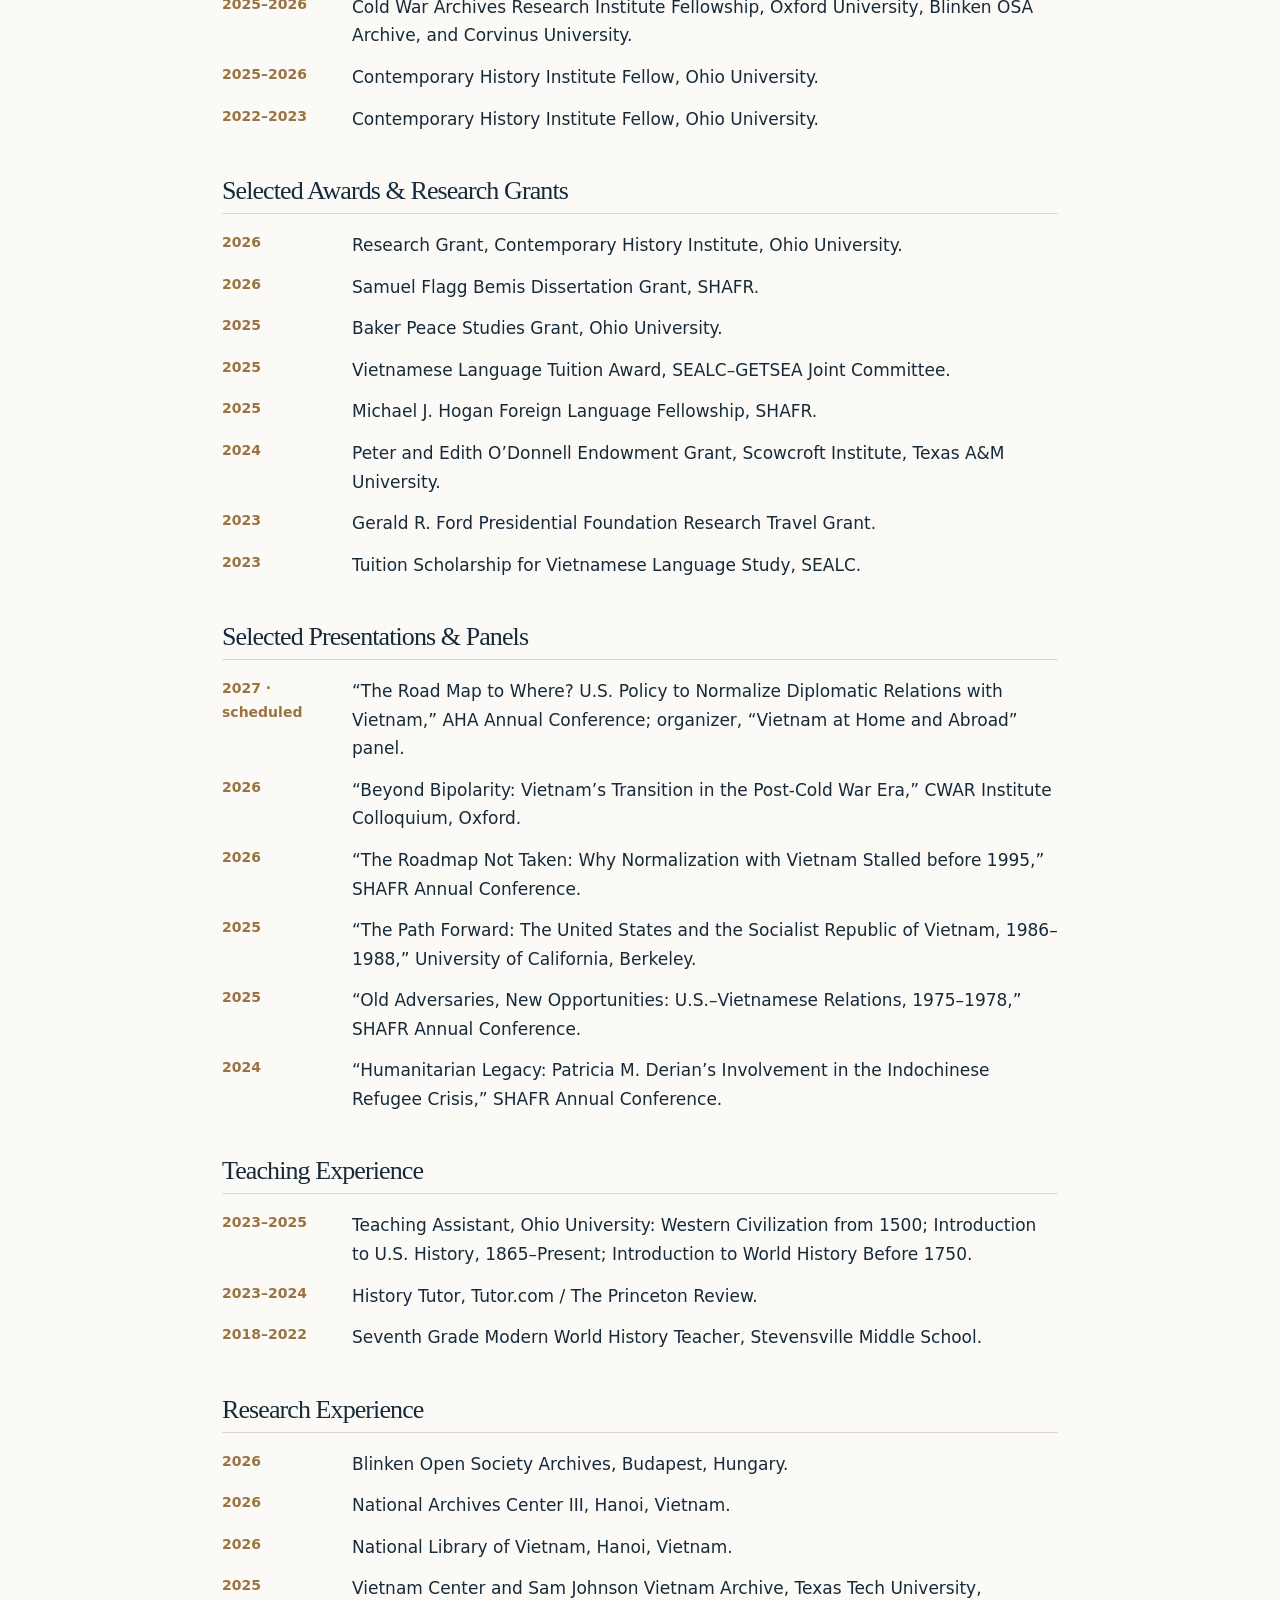
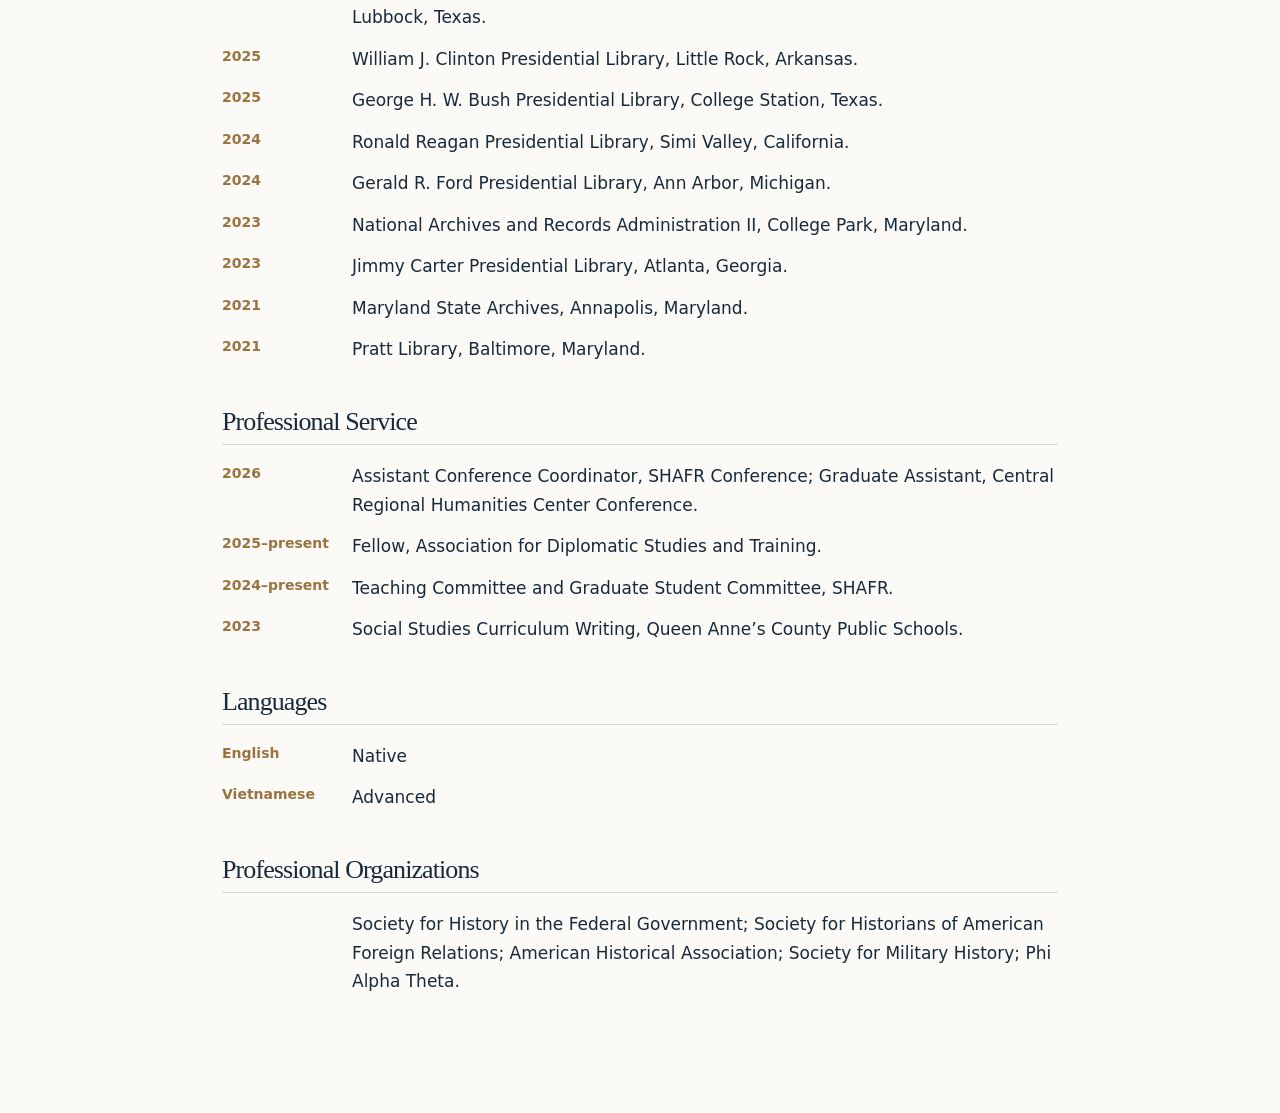
==== commit eb349750: "Add files via upload" ====
--- a/cv.html
+++ b/cv.html
@@ -1,5 +1,5 @@
 <!doctype html><html lang="en"><head><meta charset="utf-8"><meta name="viewport" content="width=device-width, initial-scale=1"><title>Curriculum Vitae | Zachary Tayler</title><link rel="stylesheet" href="styles.css"></head><body><main class="cv-page"><a class="back" href="index.html#cv">← Back to website</a><h1>Zachary Tayler</h1><p>Ph.D. Candidate in History · Ohio University<br><a href="mailto:zachtayler@gmail.com">zachtayler@gmail.com</a></p><button class="print-button" type="button" onclick="window.print()">Print or save as PDF</button><section><h2>Education</h2><ul><li><b>2027 (exp.)</b><span>Ph.D., History, Ohio University. Dissertation: “The Lost Peace: Normalization of Diplomatic Relations Between the United States and the Socialist Republic of Vietnam, 1975–1995.”</span></li><li><b>2021</b><span>M.A., History, Southern New Hampshire University. Thesis: “Refugees and Human Rights: Patricia M. Derian’s Involvement in the Indochinese Refugee Crisis.”</span></li><li><b>2018</b><span>B.S., History and Secondary Education, Shippensburg University.</span></li></ul></section><section><h2>Academic Employment</h2><ul><li><b>2018–2022</b><span>Seventh Grade Modern World History Teacher, Stevensville Middle School, Stevensville, Maryland.</span></li></ul></section><section><h2>Publications</h2><ul>
-<li><b>2026 · forthcoming</b><span>Peer-reviewed article: “The Path Forward: Key Developments in Normalization between the United States and Socialist Republic of Vietnam from 1986 to 1988,” <em>International Journal of Asian Studies</em> (2026): 1–15.</span></li>
+<li><b>2026</b><span>Peer-reviewed article: <a href="https://doi.org/10.1017/S1479591426100990">“The Path Forward: Key Developments in Normalization between the United States and Socialist Republic of Vietnam from 1986 to 1988”</a>, <em>International Journal of Asian Studies</em> (2026): 1–15.</span></li>
 <li><b>2026 · Sept. 25</b><span>Media publication: <a href="https://www.inquirer.com/news/nation-world/afghanistan-diplomacy-vietnam-wars-20260925.html">“What U.S.-Vietnam reconciliation can teach us about Afghanistan”</a>, <em>The Philadelphia Inquirer</em>, Made by History.</span></li>
 <li><b>2026 · July</b><span>Book review: Philip Taubman and William Taubman, <em>McNamara at War: A New History</em>, <em>Journal of Military History</em> 90, no. 3: 791–793.</span></li>
 <li><b>2025 · spring</b><span>Peer-reviewed article: <a href="https://doi.org/10.1525/phr.2025.94.2.168">“Humanitarian Legacy: Patricia M. Derian’s Involvement in the Indochinese Refugee Crisis”</a>, <em>Pacific Historical Review</em> 94, no. 2: 168–197.</span></li>
